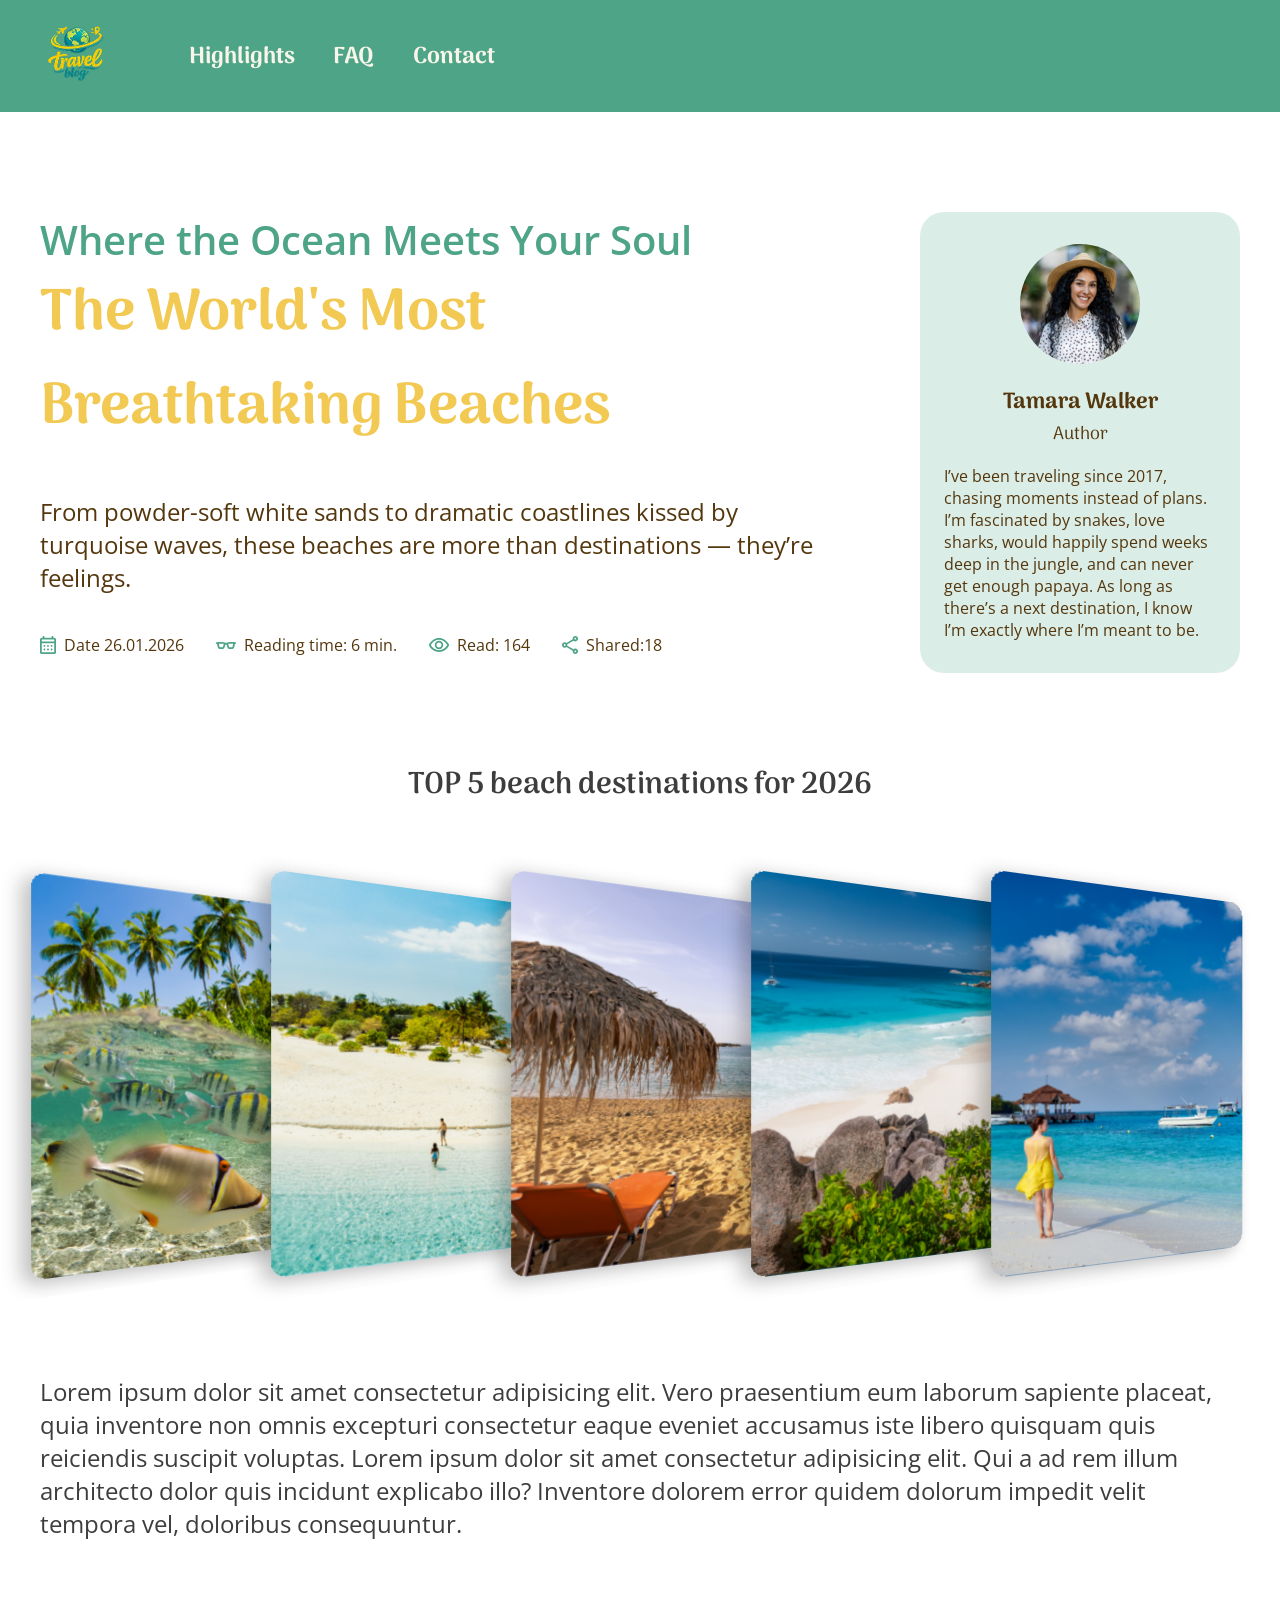
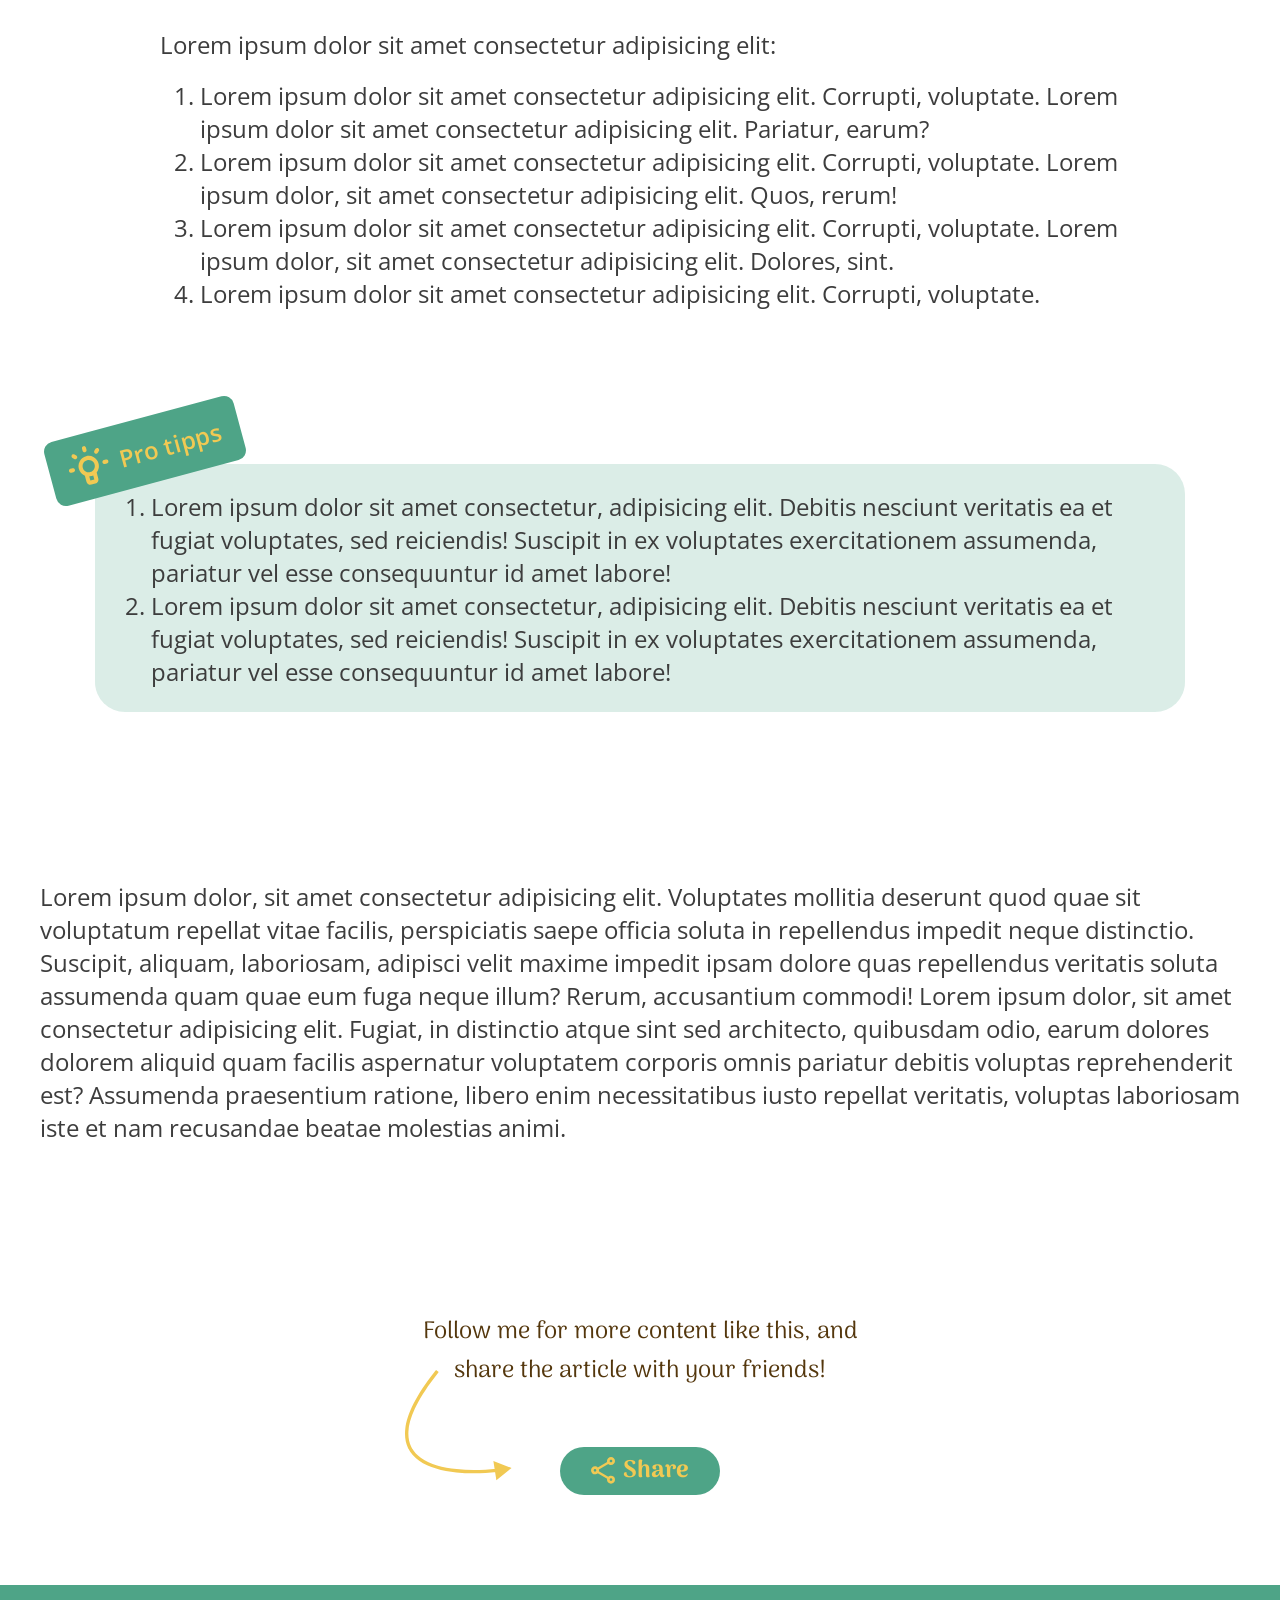
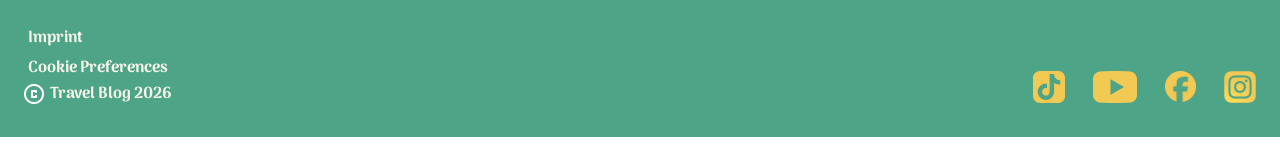
==== article-one.html @ 9e902efc "fix: carousel-wrapper flex direction changed from column to column-reverse" ====
<!DOCTYPE html>
<html lang="de">

<head>
    <meta charset="UTF-8">
    <meta name="viewport" content="width=device-width, initial-scale=1.0">

    <title>Travel Blog</title>
    <link rel="icon" type="image/png" href="./assets/icons/icon-travelBlog.png">

    <link rel="stylesheet" href="./css/global.css">
    <link rel="stylesheet" href="./css/fonts.css">
    <link rel="stylesheet" href="./css/main.css">
    <link rel="stylesheet" href="./css/main-respo.css">
    <link rel="stylesheet" href="./css/article-one.css">
    <link rel="stylesheet" href="./css/article-one-respo.css">
</head>

<body>
    <header>
        <nav class="navigator-bar">
            <div class="blog-logo">
                <a href="#"><img src="./assets/img/logo-travelBlog.png" alt="Travel Blog Logo"></a>
            </div>

            <ul class="nav-links">
                <li><a href="#highlights">Highlights</a></li>
                <li><a href="#faq">FAQ</a></li>
                <li><a href="#contact">Contact</a></li>
            </ul>
        </nav>
    </header>

    <main>
        <section class="section-01">
            <div class="section-01-wrapper">
                <div class="section-01-left">
                    <div class="section-01-left-headline">
                        <p class="sub-headline">Where the Ocean Meets Your Soul</p>
                        <h1>The World's Most Breathtaking Beaches</h1>
                    </div>
                    <p>From powder-soft white sands to dramatic coastlines kissed by turquoise waves, these beaches are
                        more
                        than destinations — they’re feelings.</p>
                    <div class="article-meta">
                        <div class="meta-item">
                            <img src="./assets/icons/icon-calendarMonth.svg" alt="icon-calendarMonth">
                            <p>Date 26.01.2026</p>
                        </div>
                        <div class="meta-item">
                            <img src="./assets/icons/icon-eyeglasses.svg" alt="icon-eyeglasses">
                            <p>Reading time: 6 min.</p>
                        </div>
                        <div class="meta-item">
                            <img src="./assets/icons/icon-visibility.svg" alt="icon-visibility">
                            <p>Read: 164</p>
                        </div>
                        <div class="meta-item">
                            <img src="./assets/icons/icon-share.svg" alt="icon-share">
                            <p> Shared:18</p>
                        </div>
                    </div>
                </div>

                <div class="section-01-right">
                    <div>
                        <img src="./assets/img/img-photo of the author.svg" alt="Photo of the author">
                    </div>
                    <div class="author-info">
                        <div>
                            <h3>Tamara Walker</h3>
                            <h4>Author</h4>
                        </div>
                        <p>I’ve been traveling since 2017, chasing moments instead of plans.
                            I’m fascinated by snakes, love sharks, would happily spend weeks deep in the jungle, and can
                            never get enough papaya. As long as there’s a next destination, I know I’m exactly where I’m
                            meant to be.
                        </p>
                    </div>
                </div>
            </div>
        </section>

        <section class="section-02">
            <p>TOP 5 beach destinations for 2026</p>


            <div class="carousel-wrapper">

                <div class="radio-container">
                    <input type="radio" name="slider" value="one element-one" checked>
                    <input type="radio" name="slider" value="two">
                    <input type="radio" name="slider" value="three">
                    <input type="radio" name="slider" value="four">
                    <input type="radio" name="slider" value="five">
                </div>

                <div class="carousel">
                    <div class="carousel-card">
                        <img src="./assets/img/img-carousel-card-01.svg"
                            alt="Underwater view of a tropical coast with colorful fish in clear water and palm trees in the background">
                    </div>
                    <div class="carousel-card">
                        <img src="./assets/img/img-carousel-card-02.svg"
                            alt="White sandy beach and shallow turquoise water with two people walking and green trees in the background">
                    </div>
                    <div class="carousel-card">
                        <img src="./assets/img/img-carousel-card-03.svg"
                            alt="An orange sun lounger under a thatched straw umbrella on a sandy beach">
                    </div>
                    <div class="carousel-card">
                        <img src="./assets/img/img-carousel-card-04.svg"
                            alt="Tropical beach with large granite boulders, lush greenery, and a boat in the turquoise sea under a blue sky">
                    </div>
                    <div class="carousel-card">
                        <img src="./assets/img/img-carousel-card-05.svg"
                            alt="A person in a yellow dress on a white sandy beach looking out at the turquoise sea with boats and a small wooden gazebo">
                    </div>
                </div>

            </div>
        </section>

        <p>
            Lorem ipsum dolor sit amet consectetur adipisicing elit. Vero praesentium eum laborum sapiente placeat, quia
            inventore non omnis excepturi consectetur eaque eveniet accusamus iste libero quisquam quis reiciendis
            suscipit voluptas. Lorem ipsum dolor sit amet consectetur adipisicing elit. Qui a ad rem illum architecto
            dolor quis incidunt explicabo illo? Inventore dolorem error quidem dolorum impedit velit tempora vel,
            doloribus consequuntur.
        </p>

        <div class="list">
            <p>Lorem ipsum dolor sit amet consectetur adipisicing elit:</p>
            <br>
            <ol>
                <li>
                    Lorem ipsum dolor sit amet consectetur adipisicing elit. Corrupti, voluptate. Lorem ipsum dolor sit
                    amet consectetur adipisicing elit. Pariatur, earum?
                </li>
                <li>
                    Lorem ipsum dolor sit amet consectetur adipisicing elit. Corrupti, voluptate. Lorem ipsum dolor, sit
                    amet consectetur adipisicing elit. Quos, rerum!
                </li>
                <li>
                    Lorem ipsum dolor sit amet consectetur adipisicing elit. Corrupti, voluptate. Lorem ipsum dolor, sit
                    amet consectetur adipisicing elit. Dolores, sint.
                </li>
                <li>Lorem ipsum dolor sit amet consectetur adipisicing elit. Corrupti, voluptate.</li>
            </ol>
        </div>

        <div class="section-03">
            <div class="pro-tipps">
                <img src="./assets/icons/icon-pro-tipps.svg" alt="A yellow lightbulb icon representing Pro tips">
                <p>Pro tipps</p>
            </div>
            <div class="text">
                <ol>
                    <li>
                        Lorem ipsum dolor sit amet consectetur, adipisicing elit. Debitis nesciunt veritatis ea et
                        fugiat voluptates, sed reiciendis! Suscipit in ex voluptates exercitationem assumenda, pariatur
                        vel esse consequuntur id amet labore!
                    </li>
                    <li>
                        Lorem ipsum dolor sit amet consectetur, adipisicing elit. Debitis nesciunt veritatis ea et
                        fugiat voluptates, sed reiciendis! Suscipit in ex voluptates exercitationem assumenda, pariatur
                        vel esse consequuntur id amet labore!
                    </li>
                </ol>
            </div>
        </div>

        <p>
            Lorem ipsum dolor, sit amet consectetur adipisicing elit. Voluptates mollitia deserunt quod quae sit
            voluptatum repellat vitae facilis, perspiciatis saepe officia soluta in repellendus impedit neque
            distinctio. Suscipit, aliquam, laboriosam, adipisci velit maxime impedit ipsam dolore quas repellendus
            veritatis soluta assumenda quam quae eum fuga neque illum? Rerum, accusantium commodi! Lorem ipsum dolor,
            sit amet consectetur adipisicing elit. Fugiat, in distinctio atque sint sed architecto, quibusdam odio,
            earum dolores dolorem aliquid quam facilis aspernatur voluptatem corporis omnis pariatur debitis voluptas
            reprehenderit est? Assumenda praesentium ratione, libero enim necessitatibus iusto repellat veritatis,
            voluptas laboriosam iste et nam recusandae beatae molestias animi.
        </p>

        <section class="section-04">
            <div class="share-text">
                <h3>Follow me for more content like this, and
                    <br>share the article with your friends!
                </h3>
            </div>

            <div class="arrow-button-wrapper">
                <div class="yellow-arrows">
                    <img class="arrow-icon" src="./assets/img/logo-vector12.svg" alt="yellow right icon">
                    <img class="arrow-icon-respon" src="./assets/icons/icon-vector-12.png" alt="yellow right icon xs">
                </div>

                <input type="checkbox" id="share-toggle" class="share-toggle">

                <label for="share-toggle" class="share-btn-wrapper">
                    <img class="share-btn-icon" src="./assets/icons/icon-share-yellow.svg" alt="yellow share icon">
                    <span>Share</span>
                </label>

                <div class="share-branch">
                    <img src="./assets/icons/icon-share.svg" alt="" class="green-share-icon">

                    <ul class="share-links">
                        <li><a href="https://de.linkedin.com/" target="_blank">LinkedIn</a>
                        </li>
                        <li><a href="https://www.whatsapp.com/?lang=de" target="_blank">WhatsApp</a></li>
                    </ul>
                </div>
            </div>
        </section>
    </main>

    <footer>
        <div class="footer-container">
            <div class="footer-left">
                <div class="footer-left-copyright">
                    <img src="./assets/icons/icon-copyright.png" alt="Copyright Symbol">
                    <p>Travel Blog 2026</p>
                </div>
                <div class="footer-left-links">
                    <a href="#">Imprint</a>
                    <a href="#">Cookie Preferences</a>
                </div>
            </div>
            <div class="footer-right">
                <a href="https://www.tiktok.com" target="_blank"><img class="footer-social-logos"
                        src="./assets/icons/icon-tiktok.png" alt="TikTok Icon"></a>

                <a href="https://www.youtube.com" target="_blank"><img class="footer-social-logos"
                        src="./assets/icons/icon-youtube.png" alt="Youtube Icon"></a>

                <a href="https://www.facebook.com" target="_blank"><img class="footer-social-logos"
                        src="./assets/icons/icon-facebook.png" alt="Facebook Icon"></a>

                <a href="https://www.instagram.com" target="_blank"><img class="footer-social-logos"
                        src="./assets/icons/icon-Instagram.png" alt="Instagram Icon"></a>
            </div>
        </div>
    </footer>

    <nav class="bottom-nav" aria-label="main navigationbar">

        <div class="bottom-nav-icons">
            <a href="index.html" target="_blank"><img src="./assets/icons/icon-menubar-home.svg" alt="Home Icon"></a>

            <a href="#highlights" target="_blank"><img src="./assets/icons/icon-menubar-rocket.svg"
                    alt="Highlight Icon"></a>

            <a href="#faq" target="_blank"><img src="./assets/icons/icon-menubar-question.svg" alt="FAQ Icon"></a>

            <a href="#contact" target="_blank"><img src="./assets/icons/icon-menubar-contact.svg"
                    alt="Contact Icon"></a>
        </div>

    </nav>
</body>

</html>
---- css/global.css ----
* {
  margin: 0;
  padding: 0;
  box-sizing: border-box;
}

html {
  scroll-behavior: smooth;
}

a {
    text-decoration: none;
}

body {
  --sb-track-color: #419176;
  --sb-thumb-color: #f1ca55;
  --sb-size: 14px;
}

body::-webkit-scrollbar {
  width: var(--sb-size)
}

body::-webkit-scrollbar-track {
  background: var(--sb-track-color);
  border-radius: 3px;
}

body::-webkit-scrollbar-thumb {
  background: var(--sb-thumb-color);
  border-radius: 3px;
  
}

@supports not selector(::-webkit-scrollbar) {
  body {
    scrollbar-color: var(--sb-thumb-color)
                     var(--sb-track-color);
  }
}
---- css/fonts.css ----
@font-face {
    font-display: swap;
    font-family: "Arima";
    font-style: normal;
    font-weight: 100 900;
    src: url('../assets/fonts/Arima/Arima-VariableFont_wght.ttf') format('truetype');
}

@font-face {
  font-display: swap;
  font-family: "Open Sans";
  font-style: normal;
  font-weight: 100 900;
  src: url('../assets/fonts/Open_Sans/OpenSans-VariableFont_wdth,wght.ttf') format('truetype');
}
---- css/main.css ----
header {
    background-color: rgba(78, 164, 135, 1);
    max-height: 128px;
}

.navigator-bar {
    display: flex;
    align-items: center;
    gap: Clamp(20px, 6vw, 100px);
    max-width: 1440px;
    margin: 0 auto;
    padding: 20px 40px;
}

.blog-logo {
    height: 72px;
    width: 72px;
    display: flex;
    align-items: center;
    justify-content: center;
}

.blog-logo img {
    width: 100%;
    height: 100%;
    object-fit: contain;
}

.nav-links {
    display: flex;
    list-style: none;
    gap: Clamp(16px, 3vw, 40px);
}

.nav-links a {
    font-family: 'Arima', sans-serif;
    font-size: Clamp(1.1rem, 1.8vw, 1.5rem);
    font-weight: 700;
    color: rgba(248, 245, 235, 1);
    transition: text-underline-offset 0.2s ease;
}

.nav-links a:hover {
    color: rgba(248, 245, 235, 1);
    text-decoration: underline solid 1px rgba(248, 245, 235, 1);
    text-underline-offset: 6px;
}

main {
    min-height: 100vh;
}

.hero-content-wrapper {
    position: relative;
    max-width: 1440px;
    height: 547px;
    overflow: hidden;
    margin: 0 auto;
}

.hero-image {
    position: relative;
    width: 100%;
    max-width: 1440px;
    height: 515px;
    background-image: url("../assets/img/img-hero.jpg");
    background-size: cover;
    background-position: center;
    display: flex;
}

.hero-shape {
    position: absolute;
    top: 0;
    left: 0;
    height: 100%;
}

.shape-1 {
    width: 100%;
    height: 515px;
    z-index: 4;
    animation:
        slideOutLeft1 0.25s cubic-bezier(0.7, 0, 0.84, 1) 0.25s forwards;
}

@keyframes slideOutLeft1 {
    0% {
        opacity: 1;
    }

    100% {

        opacity: 0;
    }
}

.shape-2 {
    width: 100%;
    height: auto;
    z-index: 3;
    opacity: 0;
    animation:
        fadeAndSlideShape2 1.0s cubic-bezier(0.65, 0, 0.35, 1) 0.0s both;
}

@keyframes fadeAndSlideShape2 {
    0% {
        opacity: 0;
        transform: translateX(0);
    }

    15% {
        opacity: 1;
    }

    75% {
        opacity: 1;
    }

    100% {
        opacity: 0;
        transform: translateX(-40%);
    }
}

.shape-3 {
    width: 44.93%;
    max-width: 647px;
    height: auto;
    z-index: 2;
    opacity: 0;
    animation: fadeInShape3 0.8s ease-out 1.8s both;
}

@keyframes fadeInShape3 {
    0% {
        opacity: 0;
        transform: translateY(-30px);
    }

    100% {
        opacity: 1;
        transform: translateY(0);
    }
}

.hero-content {
    position: absolute;
    z-index: 5;
    display: flex;
    flex-direction: column;
    gap: 32px;
    max-width: 345px;
    top: 143px;
    left: 50%;
    transform: translateX(-50%);
    opacity: 0;

    animation:
        fadeInContent 0.6s ease-out 0.2s forwards,
        moveContentLeft 1.0s cubic-bezier(0.65, 0, 0.35, 1) 1.7s forwards;
}

@keyframes fadeInContent {
    0% {
        opacity: 0;
        transform: translate(-50%, 40px);
    }

    100% {
        opacity: 1;
        transform: translate(-50%, 0);
    }
}

@keyframes moveContentLeft {
    0% {
        left: 50%;
        transform: translateX(-50%);
    }

    100% {
        left: 90px;
        transform: translateX(0);
    }
}

.hero-content>h1 {
    font-family: 'Arima', serif;
    font-size: 60px;
    font-weight: 700;
    color: rgba(84, 55, 13, 1);
    margin: 0;
}

.hero-content>p {
    font-family: 'Open Sans', sans-serif;
    font-size: 28px;
    font-weight: 400;
    color: rgba(84, 55, 13, 1);
    margin: 0;
}

.hero-badge {
    position: absolute;
    z-index: 6;
    width: 160px;
    height: auto;
    top: 55.15%;
    left: 30.83%;
    opacity: 0;

    animation:
        popBadgeUp 0.6s cubic-bezier(0.25, 1, 0.5, 1) 2.3s forwards,
        rotateBadge 12s linear 2.9s infinite;
}

@keyframes popBadgeUp {
    0% {
        opacity: 0;
        transform: translateY(80px);
    }

    100% {
        opacity: 1;
        transform: translateY(0);
    }
}

@keyframes rotateBadge {
    from {
        transform: rotate(0deg);
    }

    to {
        transform: rotate(360deg);
    }
}

.content-wrapper {
    max-width: 1200px;
    margin: Clamp(40px, 8vw, 88px) auto Clamp(60px, 10vw, 126px);
    display: flex;
    flex-direction: column;
    justify-content: center;
    align-items: center;
    gap: Clamp(48px, 8vw, 120px);
}

.highlights {
    width: 100%;
    display: flex;
    flex-direction: column;
    align-items: center;
    gap: Clamp(40px, 6vw, 88px);
    padding: 0 20px;
    margin: 0 auto;
}

.headline-text {
    max-width: 979px;
    display: flex;
    flex-direction: column;
    gap: 24px;
    text-align: center;
}

.headline {
    display: flex;
    align-items: center;
    justify-content: center;
    gap: 8px;
}

.headline>img {
    width: Clamp(32px, 4vw, 48px);
    height: Clamp(32px, 4vw, 48px);
}

.headline>h1 {
    font-family: "Arima", serif;
    font-weight: 700;
    font-size: Clamp(32px, 5vw, 52px);
    color: rgba(78, 164, 135, 1);
}

.headline-text>p {
    font-family: "Open Sans", sans-serif;
    font-weight: 500;
    font-size: Clamp(16px, 2.5vw, 24px);
    color: rgba(84, 55, 13, 1);
}

.highlight-slider {
    min-height: Clamp(360px, 45vh, 533px);
    width: 100%;
    position: relative;
    display: flex;
    justify-content: center;
    align-items: flex-end;
    padding-bottom: 44px;
    gap: 22px;
    overflow: hidden;
    border-top-right-radius: Clamp(40px, 8vw, 100px);
    cursor: pointer;
}

.highlight-slider input {
    appearance: none;
    z-index: 20;
    width: 28px;
    height: 28px;
    background-color: #ffffff;
    border-radius: 50%;
    cursor: pointer;
    border: none;
    outline: none;
    transition: all 0.3s ease;
}

.highlight-slider input:checked {
    width: 40px;
    background-color: rgba(241, 201, 83, 1);
    border-radius: 14px;
}

.highlight-slider-wrapper {
    width: 100%;
    height: 100%;
    position: absolute;
    top: 0;
    left: 0;
}

.highlight-slider-element {
    width: 100%;
    height: 100%;
    position: absolute;
    top: 0;
    left: 0;
    opacity: 0;
    transition: opacity 0.6s ease-in-out;
    pointer-events: none;
}

.slider-img {
    width: 100%;
    height: 100%;
}

.slider-img>a {
    display: block;
    width: 100%;
    height: 100%;
    pointer-events: none;
}


.slider-img img {
    width: 100%;
    height: 100%;
    object-fit: cover;
}

.slider-text {
    max-width: 881px;
    backdrop-filter: blur(16px);
    position: absolute;
    top: Clamp(20px, 4vw, 54px);
    left: Clamp(16px, 3vw, 38px);
    right: Clamp(16px, 3vw, 38px);
    display: flex;
    flex-direction: column;
    gap: 8px;
    padding: Clamp(12px, 2vw, 16px) Clamp(16px, 2.5vw, 24px);
    box-shadow: 0px 0px 1px rgba(255, 255, 255, 0.08),
        1px 2px 4px rgba(255, 255, 255, 0.08),
        3px 4px 9px rgba(255, 255, 255, 0.08),
        6px 8px 15px rgba(255, 255, 255, 0.08),
        9px 12px 24px rgba(255, 255, 255, 0.08);
    pointer-events: none;
}

.slider-text>h3 {
    color: rgba(255, 255, 255, 1);
    font-family: "Open Sans", sans-serif;
    font-weight: 600;
    font-size: Clamp(24px, 4vw, 44px);
}

.slider-text>p {
    color: rgba(255, 255, 255, 1);
    font-family: "Open Sans", sans-serif;
    font-weight: 400;
    font-size: Clamp(15px, 2vw, 24px);
}

.highlight-slider input[value="one"]:checked~.highlight-slider-wrapper .element-one,
.highlight-slider input[value="two"]:checked~.highlight-slider-wrapper .element-two,
.highlight-slider input[value="three"]:checked~.highlight-slider-wrapper .element-three,
.highlight-slider input[value="four"]:checked~.highlight-slider-wrapper .element-four {
    opacity: 1;
    pointer-events: auto;
}

.highlight-slider input[value="one"]:checked~.highlight-slider-wrapper .element-one .slider-img>a,
.highlight-slider input[value="two"]:checked~.highlight-slider-wrapper .element-two .slider-img>a,
.highlight-slider input[value="three"]:checked~.highlight-slider-wrapper .element-three .slider-img>a,
.highlight-slider input[value="four"]:checked~.highlight-slider-wrapper .element-four .slider-img>a {
    pointer-events: auto;
}

.FAQ {
    width: 100%;
    display: flex;
    flex-direction: column;
    align-items: center;
    gap: 48px;
    margin: 0 auto;
    padding: 0 20px;
}

.faq-headline {
    display: flex;
    align-items: center;
    justify-content: center;
    gap: 8px;
}

.faq-headline>img {
    width: Clamp(32px, 4vw, 48px);
    height: Clamp(32px, 4vw, 48px);
}

.faq-headline>h1 {
    font-family: "Arima", serif;
    font-weight: 700;
    font-size: Clamp(32px, 5vw, 52px);
    color: rgba(78, 164, 135, 1);
}

.faq-wrapper {
    width: 100%;
    max-width: 1200px;
    display: flex;
    flex-direction: column;
    gap: 32px;
}

details {
    min-height: 61px;
    max-height: 78px;
    border-radius: 12px;
    background-color: rgba(241, 201, 83, 1);
    display: flex;
    flex-direction: column;
    justify-content: center;
    padding: 16px 14px;
    overflow: hidden;
    transition: max-height 1.3s ease, padding 0.8s ease;
}

details[open] {
    max-height: 420px;
}

summary {
    font-family: "Open Sans", sans-serif;
    font-weight: 600;
    font-size: Clamp(18px, 2.5vw, 24px);
    color: rgba(84, 55, 13, 1);
    display: flex;
    justify-content: space-between;
    align-items: center;
    list-style: none;
    pointer-events: none;
}

summary::after {
    content: "";
    display: inline-block;
    width: 12px;
    height: 12px;
    border-right: 3px solid rgba(84, 55, 13, 1);
    border-bottom: 3px solid rgba(84, 55, 13, 1);
    transform: rotate(45deg);
    transition: transform 0.5s ease;
    cursor: pointer;
    margin-left: 16px;
    pointer-events: auto;
}

details[open] summary::after {
    transform: rotate(-135deg);
}

details>p {
    font-family: "Open Sans", sans-serif;
    font-weight: 500;
    font-size: Clamp(14px, 1.8vw, 16px);
    background-color: rgba(255, 255, 255, 1);
    margin: 0;
    padding: 0 12px;
    border-radius: 5px;
    max-height: 0;
    overflow: hidden;
    opacity: 0;
    transform: translateY(18px);
    transition: max-height 1.3s ease, opacity 0.9s ease, transform 1s ease, padding 0.8s ease, margin 0.8s ease;
}

details[open]>p {
    margin-top: 8px;
    padding: 8px 12px;
    max-height: 240px;
    opacity: 1;
    transform: translateY(0);
}

.Contact-form {
    width: 100%;
    max-width: 1100px;
    padding: 0 20px;
    margin: 0 auto;
    font-family: 'Open Sans', sans-serif;
    color: #3d352e;
}

.contact-header {
    text-align: center;
    margin-bottom: Clamp(24px, 5vw, 48px);
}

.contact-title-wrapper {
    display: flex;
    align-items: center;
    justify-content: center;
    gap: 12px;
    margin-bottom: 16px;
}

.contact-icon {
    width: 28px;
    height: 28px;
}

.contact-title-wrapper h2 {
    font-family: 'Arima', serif;
    font-size: Clamp(32px, 5vw, 52px);
    color: rgba(78, 164, 135, 1);
    margin: 0;
    font-weight: 600;
}

.contact-title-wrapper>img {
    width: Clamp(32px, 4vw, 48px);
    height: Clamp(32px, 4vw, 48px);
}

.contact-subtitle {
    font-size: Clamp(16px, 2.5vw, 24px);
    line-height: 1.5;
    color: #3d352e;
    margin: 0;
}

.form-container {
    display: flex;
    flex-direction: column;
}

.form-row {
    display: flex;
    flex-wrap: wrap;
    gap: Clamp(16px, 3vw, 40px);
}

.input-group {
    display: flex;
    flex-direction: column;
    flex: auto;
    margin-bottom: Clamp(20px, 4vw, 40px);
}

.input-group label {
    font-size: Clamp(16px, 2vw, 24px);
    font-weight: 400;
    margin-bottom: 12px;
    color: rgba(84, 55, 13, 1);
}

.input-group input,
.input-group textarea {
    border: none;
    border-bottom: 1px solid rgba(84, 55, 13, 1);
    background: transparent;
    padding: 8px 0;
    font-family: inherit;
    font-size: Clamp(16px, 2vw, 24px);
    color: #3d352e;
    outline: none;
    resize: none;
}

.input-group input:focus,
.input-group textarea:focus {
    border-bottom-color: rgba(78, 164, 135, 1);
}

.checkbox-group {
    display: flex;
    align-items: center;
    justify-content: center;
    gap: 8px;
    margin-bottom: 36px;
    font-size: Clamp(13px, 1.5vw, 15px);
}

.checkbox-group input[type="checkbox"] {
    accent-color: rgba(78, 164, 135, 1);
    cursor: pointer;
    width: 18px;
    height: auto;
}

.checkbox-group a {
    color: rgba(78, 164, 135, 1);
    text-decoration: underline;
}

.button-wrapper {
    display: flex;
    justify-content: center;
}

.button-wrapper button {
    background: #ffffff;
    border: 1px solid rgba(48, 48, 48, 0.5);
    border-radius: 50px;
    padding: 10px Clamp(24px, 4vw, 44px);
    font-family: 'Arima', cursive, serif;
    font-size: Clamp(18px, 2vw, 24px);
    letter-spacing: 0.05em;
    color: rgba(115, 115, 115, 1);
    cursor: pointer;
    transition: all 0.2s ease;
}

.button-wrapper button:hover {
    border-color: rgba(78, 164, 135, 1);
    color: rgba(78, 164, 135, 1);
}

footer {
    background-color: rgba(78, 164, 135, 1);
    max-height: 152px;
}

.footer-container {
    display: flex;
    justify-content: space-between;
    align-items: center;
    gap: Clamp(20px, 5vw, 100px);
    max-width: 1440px;
    margin: 0 auto;
    padding: 20px 40px;
}

.footer-left {
    display: flex;
    align-items: center;
    gap: Clamp(20px, 5vw, 100px);
}

.footer-left-copyright {
    display: flex;
    align-items: center;
    gap: 6px;
}

.footer-left-copyright p {
    font-family: 'Arima', sans-serif;
    font-size: 1.1rem;
    font-weight: 700;
    color: rgba(248, 245, 235, 1);
}

.footer-left-links {
    display: flex;
    gap: Clamp(20px, 4vw, 60px);
}

.footer-left-links a {
    font-family: 'Arima', sans-serif;
    font-size: 1.1rem;
    font-weight: 700;
    color: rgba(248, 245, 235, 1);
    transition: text-underline-offset 0.2s ease;
}

.footer-left-links a:hover {
    color: rgba(248, 245, 235, 1);
    text-decoration: underline solid 1px rgba(248, 245, 235, 1);
    text-underline-offset: 6px;
}

.footer-right {
    display: flex;
    gap: 20px;
}

.footer-social-logos {
    transition: filter 0.3s ease;
    width: auto;
    height: 32px;
}

.footer-social-logos:hover {
    filter: drop-shadow(0px 2px 4px rgba(0, 0, 0, 0.8));
}

.bottom-nav {
    background-color: rgba(241, 201, 83, 1);
    height: 88px;
    display: none;
    justify-content: center;
    align-items: center;
}

.bottom-nav-icons {
    display: flex;
    justify-content: center;
    gap: 48px;
    width: 31px;
    height: auto;
}
---- css/main-respo.css ----
@media screen and (min-width: 320px) {
    header {
        position: sticky;
        max-height: 70px;
    }

    .blog-logo img {
        width: 56px;
        height: auto;
    }

    .navigator-bar {
        justify-content: center;
        padding: 5px 16px;
    }

    .nav-links {
        display: none;
    }

    .contact-subtitle {
        display: none;
    }

    .checkbox-group {
        display: block;
    }

    .button-wrapper button {
        font-weight: 600;
        letter-spacing: 0.1em;
    }

    .footer-container {
        display: flex;
        align-items: flex-end;
        min-height: 134px;
        padding: 24px 15px 24px;
    }

    .footer-left {
        display: flex;
        flex-direction: column-reverse;
        gap: 0px;
    }

    .footer-left-copyright p,
    .footer-left-links a {
        font-size: Clamp(0.85rem, 2.5vw, 1.0rem);
    }

    .footer-left-links {
        display: flex;
        flex-direction: column;
        gap: 4px;
    }

    .footer-right {
        display: flex;
        align-items: center;
        gap: Clamp(8px, 2vw, 16px);
    }

    .footer-social-logos {
        width: auto;
        height: Clamp(20px, 5vw, 24px);
    }

    .bottom-nav {
        position: sticky;
        bottom: 0;
        display: flex;
    }
}

@media screen and (min-width: 481px) {

    .footer-container {
        min-height: 120px;
        padding: Clamp(15px, 4vw, 40px) 24px;
    }

    .footer-right {
        gap: Clamp(16px, 3vw, 28px);
    }

    .footer-social-logos {
        height: 32px;
    }
}

@media screen and (min-width: 769px) {
    header {
        max-height: none;
    }

    .navigator-bar {
        padding: 20px 40px;
    }

    .bottom-nav {
        display: none;
    }

    .navigator-bar {
        justify-content: flex-start;
    }

    .nav-links {
        display: flex;
    }
}

@media screen and (min-width: 1440px) {
    .footer-container {
        justify-content: space-between;
        align-items: center;
        gap: 100px;
        max-width: 1440px;
        height: 120px;
        margin: 0 auto;
        padding: 0 40px;
    }

    .footer-left {
        flex-direction: row;
        align-items: center;
        gap: 100px;
    }

    .footer-left-copyright p,
    .footer-left-links a {
        font-size: 1.1rem;
        font-weight: 700;
    }

    .footer-left-links {
        flex-direction: row;
        gap: 60px;
    }

    .footer-right {
        gap: 20px;
    }

    .footer-social-logos {
        height: 32px;
    }
}

details > p {
    font-family: "Open Sans", sans-serif;
    font-weight: 500;
    font-size: Clamp(14px, 1.8vw, 16px);
    background-color: rgba(255, 255, 255, 1);
    margin: 0;
    padding: 0 12px;
    border-radius: 5px;
    max-height: 0;
    overflow: hidden;
    opacity: 0;
    transform: translateY(18px);
    transition: max-height 1.3s ease, opacity 0.9s ease, transform 1s ease, padding 0.8s ease, margin 0.8s ease;
}

details[open] > p {
    margin-top: 8px;
    padding: 8px 12px;
    max-height: 240px;
    opacity: 1;
    transform: translateY(0);
}
---- css/article-one.css ----
main {
    max-width: 1440px;
    margin: 0 auto;
    padding: 20px 40px;
    display: flex;
    flex-direction: column;
    gap: 88px;
}

.section-01 {
    max-width: 1440px;
    min-height: 120px;
    margin: 0 auto;
    padding-top: 80px;
}

.section-01-wrapper {
    display: flex;
    justify-content: space-between;
    gap: 40px;
}

.section-01-left {
    max-width: 65%;
    display: flex;
    flex-direction: column;
    gap: 40px;
}

.section-01-left-headline>p.sub-headline {
    font-family: "Open Sans";
    font-style: normal;
    font-weight: 600;
    font-size: Clamp(1.125rem, 3.5vw + 0.3rem, 2.5rem);

    color: rgba(78, 164, 135, 1);
}

.section-01-left-headline h1 {
    font-family: 'Arima';
    font-style: normal;
    font-weight: 700;
    font-size: Clamp(1.625rem, 3.3vw + 0.95rem, 4rem);

    color: rgba(241, 201, 83, 1);
}

.section-01-left p {
    font-family: "Open Sans";
    font-style: normal;
    font-weight: 400;
    font-size: Clamp(1rem, 1vw + 0.75rem, 1.5rem);

    color: rgba(84, 55, 13, 1);
}

.article-meta {
    display: flex;
    flex-wrap: wrap;
    gap: 32px
}

.meta-item {
    display: flex;
    align-items: center;
    gap: 8px;
}

.meta-item p {
    font-family: "Open Sans";
    font-style: normal;
    font-weight: 400;
    font-size: 16px;
}

.section-01-right {
    width: 320px;
    max-width: 100%;
    display: flex;
    flex-direction: column;
    align-items: center;
    background-color: rgba(78, 164, 135, 0.2);
    padding: 32px 24px;
    border-radius: 24px;
    gap: 16px;
}

.author-info {
    display: flex;
    flex-direction: column;
    gap: 16px;
}

.author-info h3,
h4 {
    text-align: center;
    color: rgba(84, 55, 13, 1);
}

.author-info h3 {
    font-family: "Arima";
    font-style: normal;
    font-weight: 700;
    font-size: Clamp(1.125rem, 0.5vw + 1rem, 1.375rem);
}

.author-info h4 {
    font-family: "Arima";
    font-style: normal;
    font-weight: 400;
    font-size: 18px;
}

.author-info p {
    font-family: "Open Sans";
    font-style: normal;
    font-weight: 400;
    font-size: 16px;

    color: rgba(84, 55, 13, 1);
}

.section-02 {
    max-width: 1440px;
    min-height: 120px;
    display: flex;
    flex-direction: column;
    justify-content: center;
    align-items: center;
    gap: 64px;
}

.section-02 p {
    font-family: "Arima";
    font-style: normal;
    font-weight: 600;
    font-size: clamp(20px, calc(15.78px + 1.13vw), 32px);
    text-align: center;
}

.carousel-wrapper {
    height: 100%;
    max-height: 440px;
    width: 100%;
    display: flex;
    flex-direction: column-reverse;
    align-items: center;
    gap: 34px;
}

.radio-container {
    display: none;
    justify-content: center;
    align-items: center;
    gap: 8px;
}

.radio-container>input {
    appearance: none;
    width: 22px;
    height: 22px;
    border-radius: 50%;
    background-color: rgba(78, 164, 135, 0.3);
    cursor: pointer;
    transition: all 0.3s ease;
}

.radio-container>input:checked {
    width: 40px;
    background-color: rgba(78, 164, 135, 1);
    border-radius: 50px;
}

.carousel {
    height: 100%;
    max-height: 440px;
    width: 100%;
    display: flex;
    justify-content: center;
    align-items: center;
}

.carousel-card img {
    max-width: 300px;
    width: 100%;
    max-height: 440px;
    height: 100%;
}

.carousel-card {
    z-index: 1;
    width: 300px;
    margin: 0 -25px;
    transform: perspective(250px) rotateY(10deg) translate(0);
    transform-origin: 50% 50%;
    transition: all 350ms ease-in-out;
}

.carousel-card:hover {
    z-index: 2;
    transform: perspective(250px) rotateY(0deg) translate(-50px) scaleX(1.2) scaleY(1.2);
}

.carousel-card:hover~.carousel-card {
    transform: perspective(350px) rotateY(-10deg) translate(60px);
}

.carousel-card:has(~ .carousel-card:hover) {
    transform: perspective(350px) rotateY(10deg) translate(-160px);
}

p,
li {
    font-family: "Open Sans";
    font-style: normal;
    font-weight: 400;
    font-size: Clamp(1rem, 1vw + 0.75rem, 1.5rem);
    color: rgba(61, 61, 61, 1);
}

.list {
    width: 100%;
    max-width: 1000px;
    margin: 0 auto;
    padding: 0 20px;
}

ol {
    padding-left: 40px;
}

.section-03 {
    width: 100%;
    max-width: 1130px;
    min-height: 260px;
    margin: 0 auto 80px auto;
    padding: 0 20px;
}

.pro-tipps {
    width: 196px;
    height: 66px;
    border-radius: 10px;
    position: relative;
    right: 48px;
    top: 20px;
    rotate: -15deg;
    display: flex;
    justify-content: center;
    align-items: center;
    gap: 12px;
    background-color: rgba(78, 164, 135, 1);
}

.pro-tipps>img {
    width: 40px;
    height: auto;
    rotate: 14deg;
}

.pro-tipps>p {
    font-family: "Open Sans";
    font-style: normal;
    font-weight: 600;
    font-size: 24px;
    color: rgba(241, 201, 83, 1);
}

.text {
    border-radius: 30px;
    padding: 26px 16px 24px 16px;
    background-color: rgba(78, 164, 135, 0.2);
}

.section-04 {
    margin: 80px 0;
}

.share-text>h3 {
    font-family: 'Arima', serif;
    font-size: clamp(1.125rem, 1vw + 0.8rem, 1.5rem);
    font-weight: 400;
    color: rgba(84, 55, 13, 1);
    text-align: center;
}

.arrow-button-wrapper {
    position: relative;
    display: grid;
    grid-template-columns: auto 160px auto;
    justify-content: center;
    align-items: flex-end;
    gap: 48px;
    padding-right: 108px;
    margin-top: -20px;
}

.arrow-icon {
    width: 107px;
    height: auto;
}

.arrow-icon-respon {
    display: none;
}

.share-toggle {
    display: none;
}

.arrow-button-wrapper>label {
    justify-self: center;
    display: flex;
    position: relative;
    top: 10px;
    justify-content: center;
    align-items: center;
    gap: 8px;
    background-color: rgba(78, 164, 135, 1);
    height: 48px;
    width: 160px;
    border-radius: 40px;
    color: rgba(241, 201, 83, 1);
    font-family: 'Arima';
    font-weight: 700;
    font-size: 24px;
    cursor: pointer;
    user-select: none;
    transition: transform 0.3s cubic-bezier(0.25, 0.8, 0.25, 1),
        background-color 0.3s, box-shadow 0.3s;
}

.arrow-button-wrapper>label:hover {
    transform: translateY(-3px) scale(1.03);
    background-color: rgba(65, 145, 118, 1);
    box-shadow: 0 8px 20px rgba(78, 164, 135, 0.4);
}

.share-toggle:checked~.share-btn-wrapper {
    transform: translateX(-62px) translateY(-3px) scale(1.03);
    width: 120px;
}

.share-toggle:checked~.share-btn-wrapper .share-btn-icon {
    display: none;
}

.share-branch {
    display: none;
    position: absolute;
    grid-column: 3;
    grid-row: 1;
    gap: 8px;
    align-items: center;
}

.share-branch>img {
    width: 12px;
    height: auto;
}

.share-links {
    padding-bottom: 8px;
}

.share-links li {
    list-style: none;
    line-height: 1.0;
}

.share-links a {
    font-family: 'Arima';
    font-size: 10px;
    font-weight: 400;
    color: rgba(65, 145, 118, 0.845);
    text-decoration: underline;
    text-decoration-color: rgba(65, 145, 118, 0.551);
    text-underline-offset: 1px;
}

.share-toggle:checked~.share-branch {
    display: flex;
    transform: translateX(-88px) translateY(4px) scale(2);
}
---- css/article-one-respo.css ----
@media screen and (max-width: 768px) {
    main {
        display: flex;
        flex-direction: column;
        padding: 0 15px;
        gap: 40px;
    }

    .section-01 {
        padding-top: 24px;
    }

    .section-01-wrapper {
        display: flex;
        flex-direction: column;
        align-items: center;
        gap: 0px;
    }

    .section-01-left {
        max-width: 100%;
        display: flex;
        flex-direction: column;
        gap: 0px;
    }

    .article-meta {
        flex-wrap: wrap;
        padding: 24px 0;
        gap: 16px;
    }

    .section-01-right {
        width: 100%;
    }

    .author-info p {
        text-align: center;
    }

    .section-02 {
        padding-top: 0px;
    }

    .radio-container {
        display: flex;
    }

    .section-03 {
        margin: 0px;
    }

    .pro-tipps {
        right: -15px;
        top: 0px;
    }

    .section-04 {
        margin: 40px 0 88px;
    }

    .arrow-icon {
        display: none;
    }

    .arrow-icon-respon {
        display: flex;
    }

    .arrow-button-wrapper {
        padding-right: 42px;
        margin-top: 10px;
    }

    .arrow-button-wrapper>label {
        display: flex;
        position: relative;
        top: 40px;
        margin: 0 auto;
    }

    .share-toggle:checked~.share-branch {
        display: flex;
        transform: translateX(-88px) translateY(33px) scale(2);
    }
}

@media screen and (min-width: 769px) and (max-width: 1279px) {
    .article-meta {
        flex-wrap: wrap;
        padding: 12px 0;
        gap: 16px;
    }
}
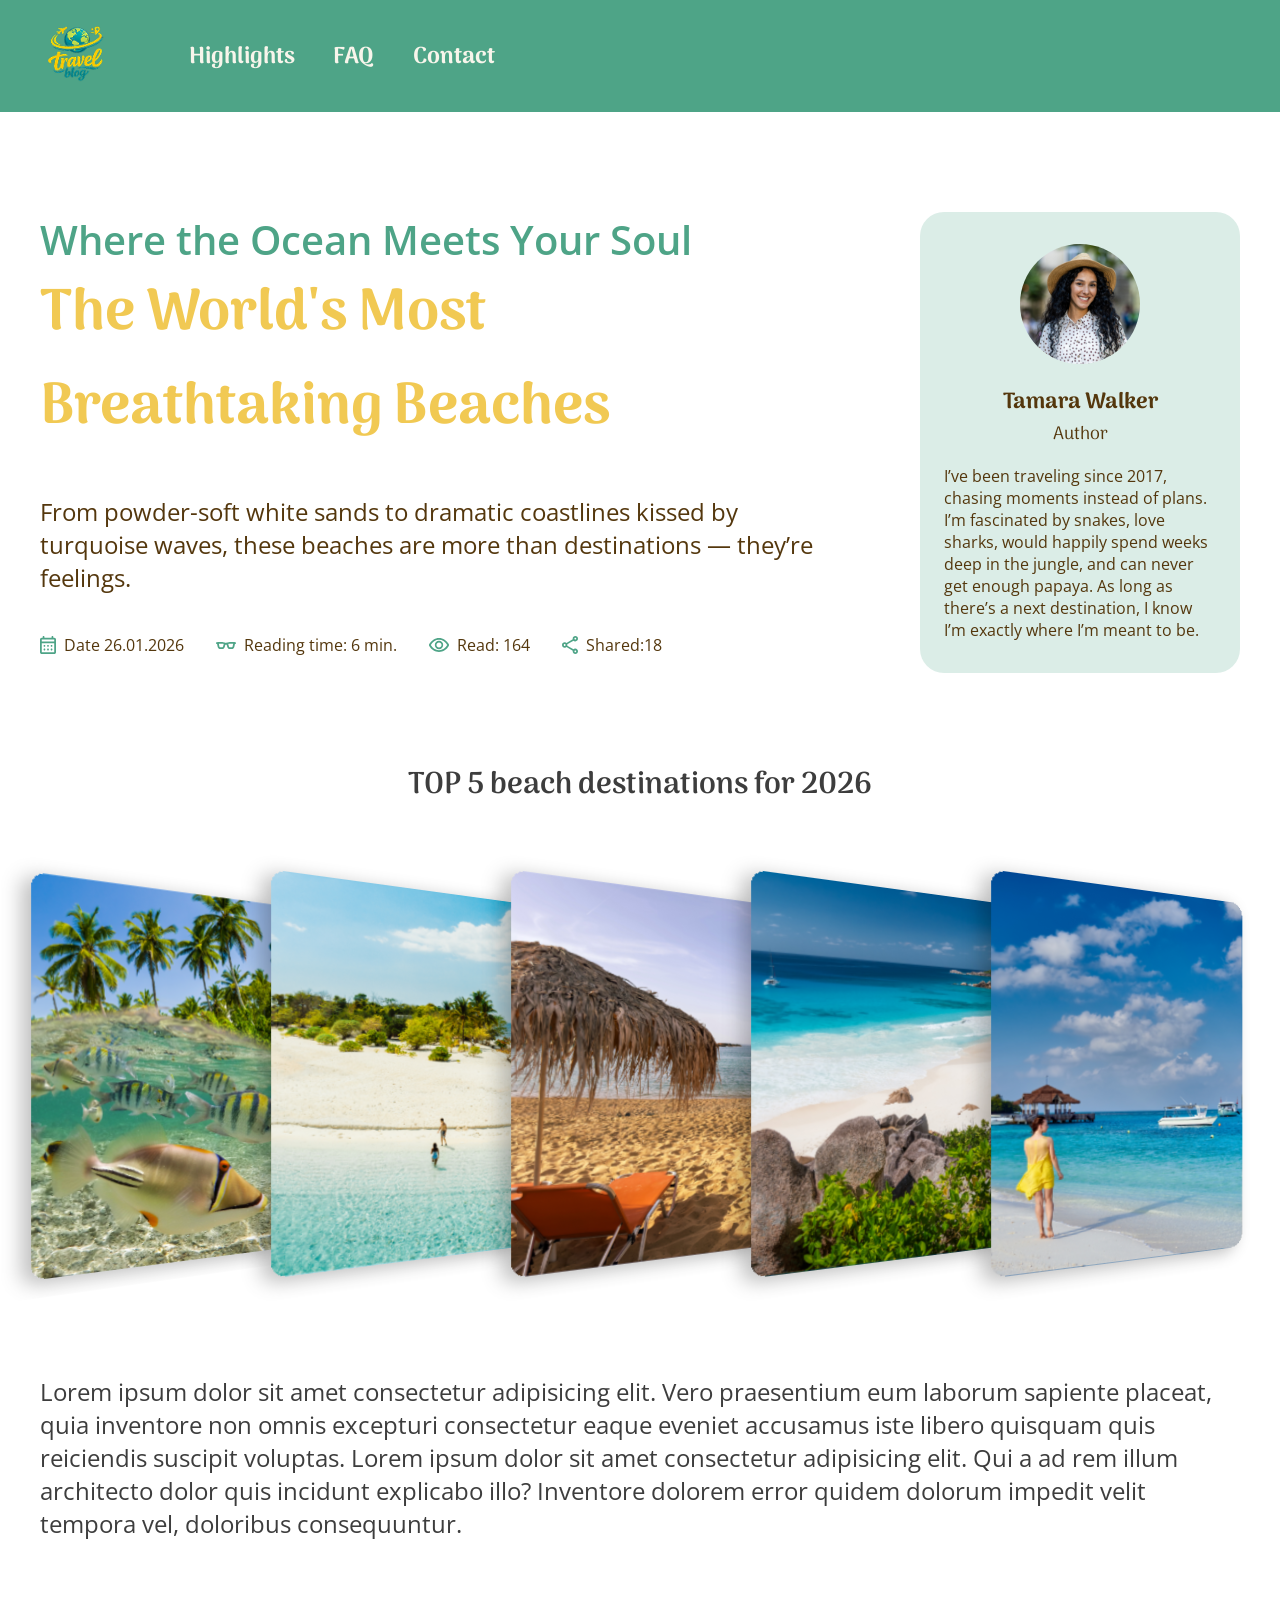
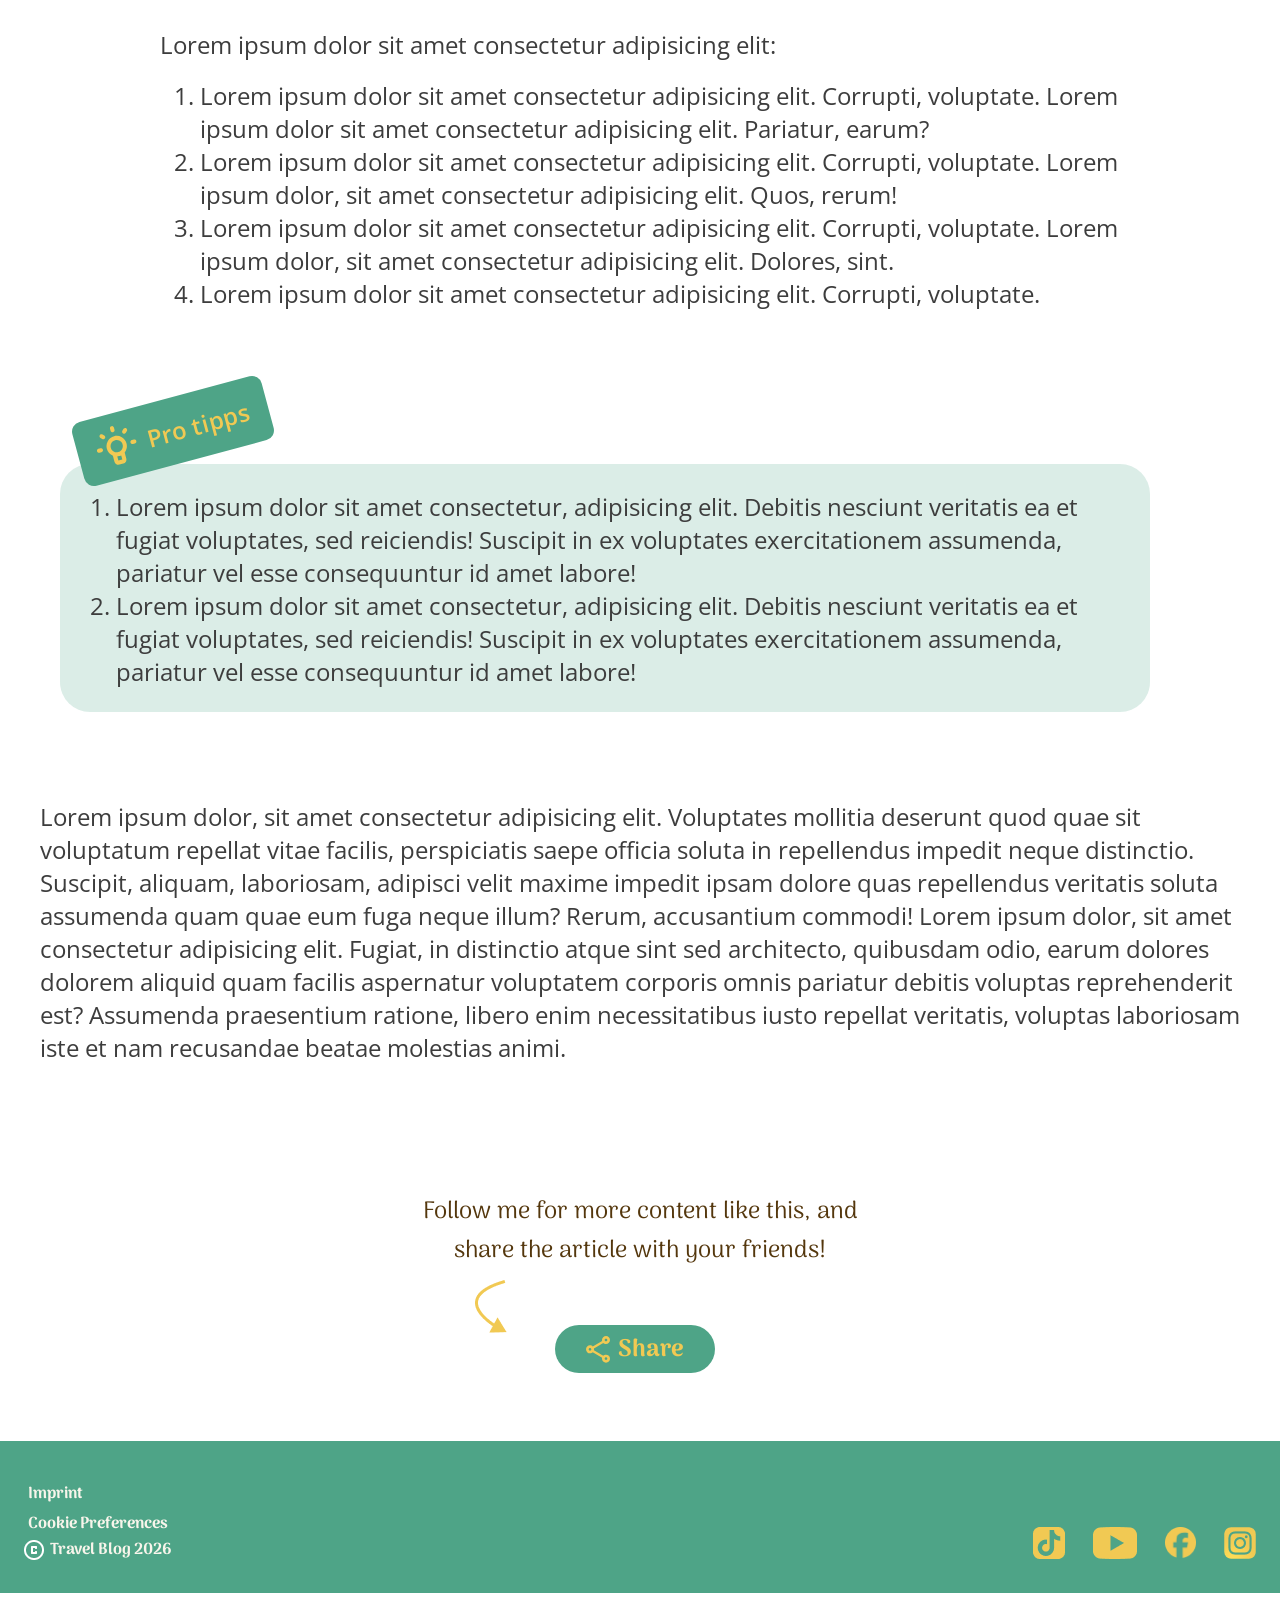
==== commit 6aa3c534: "feat: carousel responsivity completed" ====
--- a/article-one.html
+++ b/article-one.html
@@ -84,16 +84,12 @@
         <section class="section-02">
             <p>TOP 5 beach destinations for 2026</p>
 
-
             <div class="carousel-wrapper">
-
-                <div class="radio-container">
-                    <input type="radio" name="slider" value="one element-one" checked>
-                    <input type="radio" name="slider" value="two">
-                    <input type="radio" name="slider" value="three">
-                    <input type="radio" name="slider" value="four">
-                    <input type="radio" name="slider" value="five">
-                </div>
+                <input type="radio" id="slide1" name="slider" checked>
+                <input type="radio" id="slide2" name="slider">
+                <input type="radio" id="slide3" name="slider">
+                <input type="radio" id="slide4" name="slider">
+                <input type="radio" id="slide5" name="slider">
 
                 <div class="carousel">
                     <div class="carousel-card">
@@ -118,6 +114,13 @@
                     </div>
                 </div>
 
+                <div class="radio-container">
+                    <label for="slide1" class="radio-dot"></label>
+                    <label for="slide2" class="radio-dot"></label>
+                    <label for="slide3" class="radio-dot"></label>
+                    <label for="slide4" class="radio-dot"></label>
+                    <label for="slide5" class="radio-dot"></label>
+                </div>
             </div>
         </section>
 
--- a/css/article-one.css
+++ b/css/article-one.css
@@ -148,27 +148,12 @@
     gap: 34px;
 }
 
+.carousel-wrapper>input[type="radio"] {
+    display: none;
+}
+
 .radio-container {
     display: none;
-    justify-content: center;
-    align-items: center;
-    gap: 8px;
-}
-
-.radio-container>input {
-    appearance: none;
-    width: 22px;
-    height: 22px;
-    border-radius: 50%;
-    background-color: rgba(78, 164, 135, 0.3);
-    cursor: pointer;
-    transition: all 0.3s ease;
-}
-
-.radio-container>input:checked {
-    width: 40px;
-    background-color: rgba(78, 164, 135, 1);
-    border-radius: 50px;
 }
 
 .carousel {
--- a/css/article-one-respo.css
+++ b/css/article-one-respo.css
@@ -40,49 +40,188 @@
 
     .section-02 {
         padding-top: 0px;
-    }
-
-    .radio-container {
-        display: flex;
-    }
-
-    .section-03 {
-        margin: 0px;
-    }
-
-    .pro-tipps {
-        right: -15px;
-        top: 0px;
-    }
-
-    .section-04 {
-        margin: 40px 0 88px;
-    }
-
-    .arrow-icon {
+        width: 100%;
+            gap: 0px;
+    }
+
+    .section-02 .carousel-wrapper {
+        position: relative;
+        overflow: hidden;
+        width: 100%;
+        display: flex;
+        flex-direction: column;
+        align-items: center;
+        max-height: none;
+        height: auto;
+    }
+
+    .carousel-wrapper>input[type="radio"] {
         display: none;
     }
 
-    .arrow-icon-respon {
-        display: flex;
-    }
-
-    .arrow-button-wrapper {
-        padding-right: 42px;
-        margin-top: 10px;
-    }
-
-    .arrow-button-wrapper>label {
-        display: flex;
-        position: relative;
-        top: 40px;
-        margin: 0 auto;
-    }
-
-    .share-toggle:checked~.share-branch {
-        display: flex;
-        transform: translateX(-88px) translateY(33px) scale(2);
-    }
+    .section-02 .carousel-wrapper .carousel {
+        display: flex;
+        justify-content: flex-start;
+        align-items: center;
+        width: 100%;
+        height: 380px;
+        transition: transform 0.4s cubic-bezier(0.25, 1, 0.5, 1);
+    }
+
+    .section-02 .carousel-wrapper .carousel .carousel-card {
+        flex: 0 0 220px;
+        width: 220px;
+        height: 300px;
+        margin: 0 -10px;
+        border-radius: 24px;
+        overflow: hidden;
+        transform: scale(0.75);
+        opacity: 1;
+        transition: transform 0.4s ease, opacity 0.4s ease, box-shadow 0.4s ease;
+        z-index: 1;
+    }
+
+    .section-02 .carousel-wrapper .carousel .carousel-card img {
+        width: 100%;
+        height: 100%;
+        border-radius: 24px;
+        object-fit: cover;
+        display: block;
+    }
+
+    .section-02 .carousel-wrapper .radio-container {
+        display: flex;
+        justify-content: center;
+        align-items: center;
+        gap: 8px;
+        margin-top: 12px;
+    }
+
+    .section-02 .carousel-wrapper .radio-container .radio-dot {
+        width: 22px;
+        height: 22px;
+        border-radius: 50%;
+        background-color: rgba(78, 164, 135, 0.3);
+        cursor: pointer;
+        transition: all 0.3s ease;
+    }
+
+    .section-02 .carousel-wrapper:has(#slide1:checked) .carousel {
+        transform: translateX(calc(50vw - 110px));
+    }
+
+    .section-02 .carousel-wrapper:has(#slide1:checked) .carousel .carousel-card:nth-child(1) {
+        transform: scale(1.15);
+        opacity: 1;
+        z-index: 2;
+    }
+
+    .section-02 .carousel-wrapper:has(#slide1:checked) .radio-container .radio-dot:nth-child(1) {
+        width: 36px;
+        border-radius: 20px;
+        background-color: rgba(78, 164, 135, 1);
+    }
+
+    .section-02 .carousel-wrapper:has(#slide2:checked) .carousel {
+        transform: translateX(calc(50vw - 110px - 200px));
+    }
+
+    .section-02 .carousel-wrapper:has(#slide2:checked) .carousel .carousel-card:nth-child(2) {
+        transform: scale(1.15);
+        opacity: 1;
+        z-index: 2;
+    }
+
+    .section-02 .carousel-wrapper:has(#slide2:checked) .radio-container .radio-dot:nth-child(2) {
+        width: 36px;
+        border-radius: 20px;
+        background-color: rgba(78, 164, 135, 1);
+    }
+
+    .section-02 .carousel-wrapper:has(#slide3:checked) .carousel {
+        transform: translateX(calc(50vw - 110px - 400px));
+    }
+
+    .section-02 .carousel-wrapper:has(#slide3:checked) .carousel .carousel-card:nth-child(3) {
+        transform: scale(1.15);
+        opacity: 1;
+        z-index: 2;
+    }
+
+    .section-02 .carousel-wrapper:has(#slide3:checked) .radio-container .radio-dot:nth-child(3) {
+        width: 36px;
+        border-radius: 20px;
+        background-color: rgba(78, 164, 135, 1);
+    }
+
+    .section-02 .carousel-wrapper:has(#slide4:checked) .carousel {
+        transform: translateX(calc(50vw - 110px - 600px));
+    }
+
+    .section-02 .carousel-wrapper:has(#slide4:checked) .carousel .carousel-card:nth-child(4) {
+        transform: scale(1.15);
+        opacity: 1;
+        z-index: 2;
+    }
+
+    .section-02 .carousel-wrapper:has(#slide4:checked) .radio-container .radio-dot:nth-child(4) {
+        width: 36px;
+        border-radius: 20px;
+        background-color: rgba(78, 164, 135, 1);
+    }
+
+    .section-02 .carousel-wrapper:has(#slide5:checked) .carousel {
+        transform: translateX(calc(50vw - 110px - 800px));
+    }
+
+    .section-02 .carousel-wrapper:has(#slide5:checked) .carousel .carousel-card:nth-child(5) {
+        transform: scale(1.15);
+        opacity: 1;
+    }
+
+    .section-02 .carousel-wrapper:has(#slide5:checked) .radio-container .radio-dot:nth-child(5) {
+        width: 36px;
+        border-radius: 20px;
+        background-color: rgba(78, 164, 135, 1);
+    }
+}
+
+.section-03 {
+    margin: 0px;
+}
+
+.pro-tipps {
+    right: -15px;
+    top: 0px;
+}
+
+.section-04 {
+    margin: 40px 0 88px;
+}
+
+.arrow-icon {
+    display: none;
+}
+
+.arrow-icon-respon {
+    display: flex;
+}
+
+.arrow-button-wrapper {
+    padding-right: 42px;
+    margin-top: 10px;
+}
+
+.arrow-button-wrapper>label {
+    display: flex;
+    position: relative;
+    top: 40px;
+    margin: 0 auto;
+}
+
+.share-toggle:checked~.share-branch {
+    display: flex;
+    transform: translateX(-88px) translateY(33px) scale(2);
 }
 
 @media screen and (min-width: 769px) and (max-width: 1279px) {
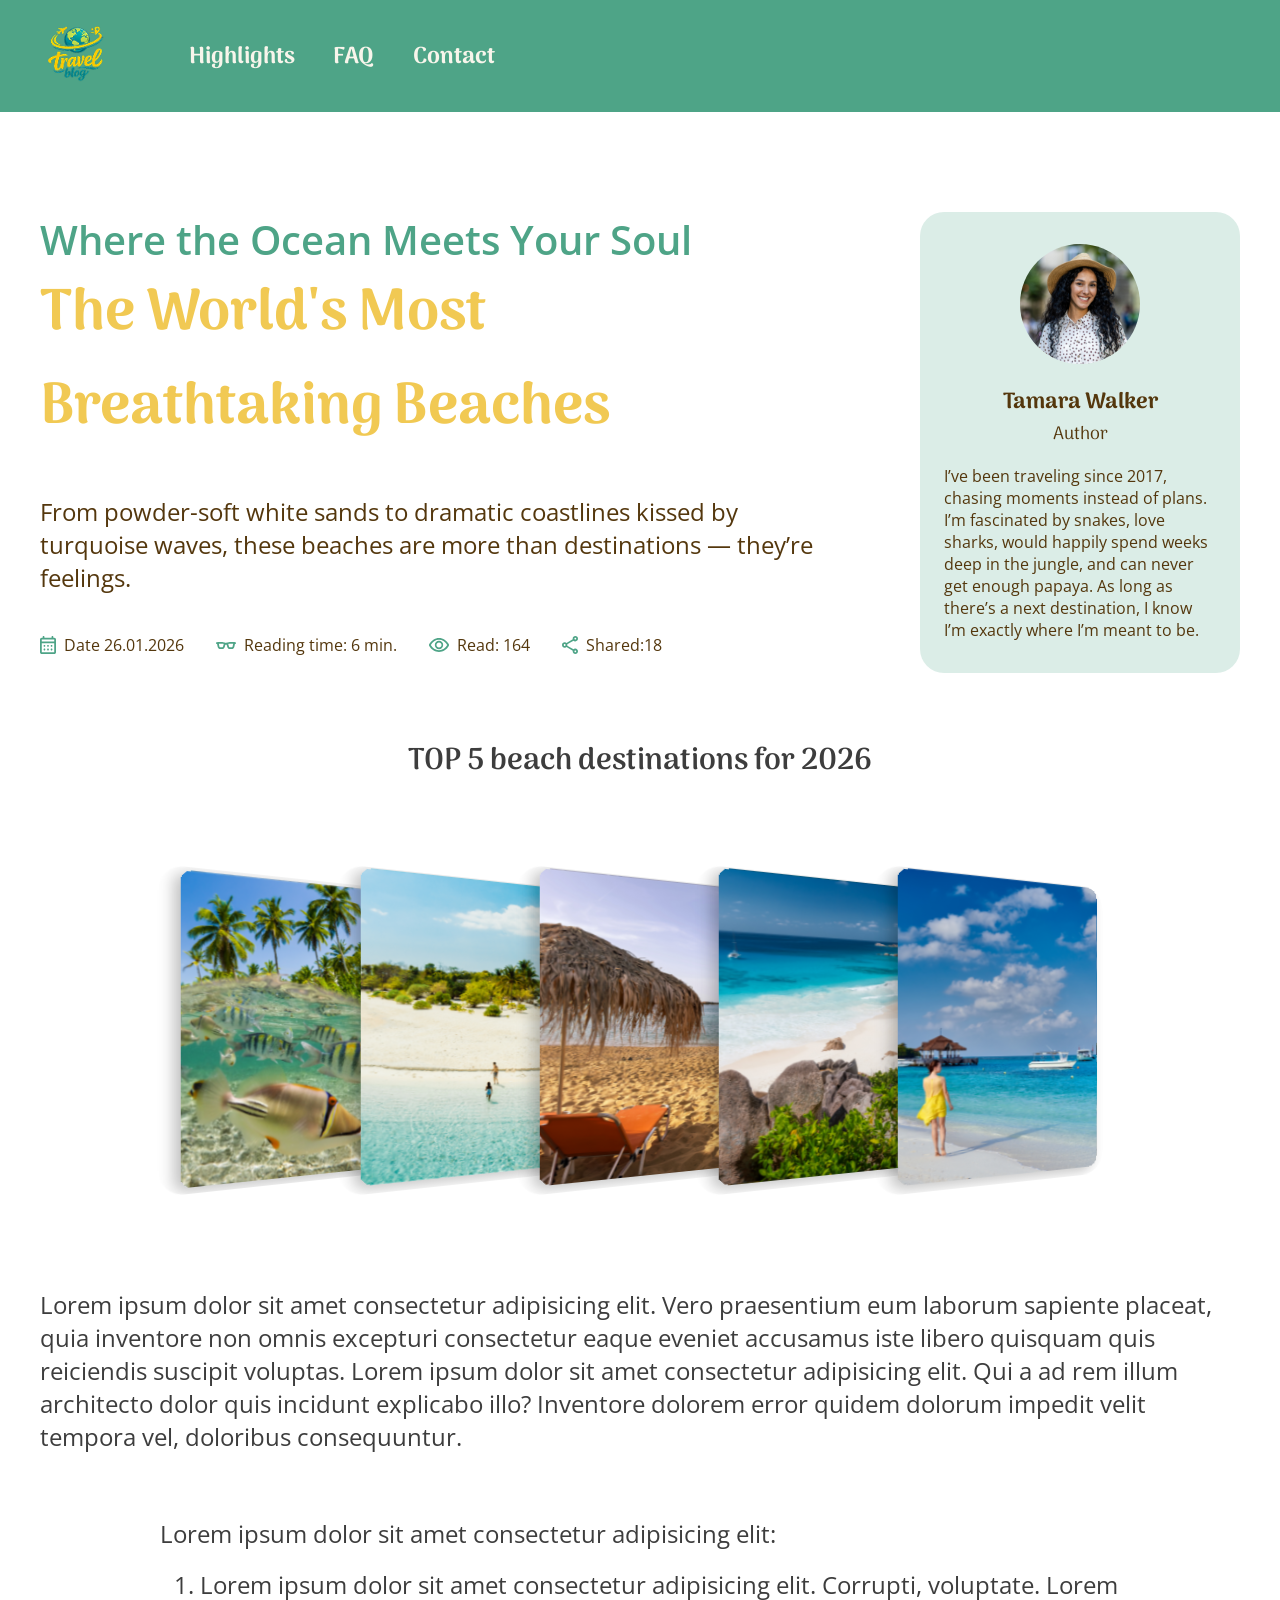
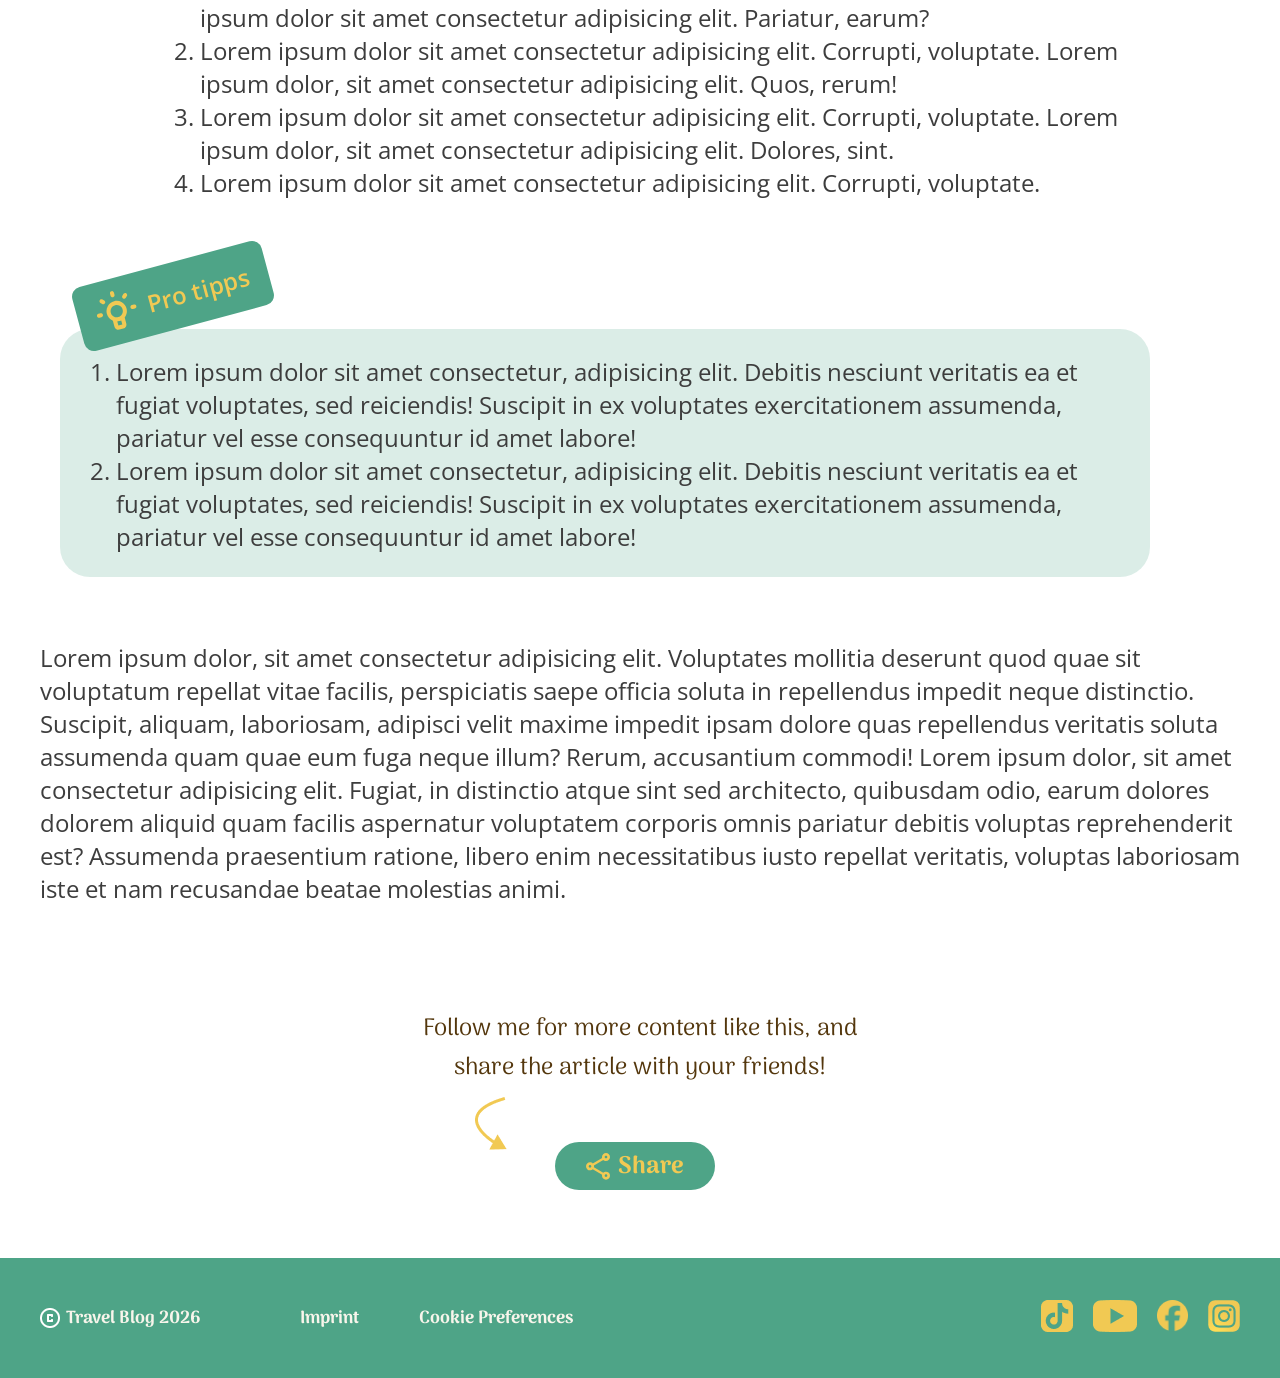
==== commit 7fb789bf: "fix: fixed path to index.htm" ====
--- a/article-one.html
+++ b/article-one.html
@@ -20,7 +20,7 @@
     <header>
         <nav class="navigator-bar">
             <div class="blog-logo">
-                <a href="#"><img src="./assets/img/logo-travelBlog.png" alt="Travel Blog Logo"></a>
+                <a href="./index.html"><img src="./assets/img/logo-travelBlog.png" alt="Travel Blog Logo"></a>
             </div>
 
             <ul class="nav-links">
--- a/css/main.css
+++ b/css/main.css
@@ -293,7 +293,7 @@
 }
 
 .highlight-slider {
-    min-height: Clamp(360px, 45vh, 533px);
+    min-height: Clamp(360px, 37vw, 533px);
     width: 100%;
     position: relative;
     display: flex;
--- a/css/main-respo.css
+++ b/css/main-respo.css
@@ -14,12 +14,48 @@
         padding: 5px 16px;
     }
 
-    .nav-links {
+    .nav-links,
+    .contact-subtitle,
+    .hero-content {
         display: none;
     }
 
-    .contact-subtitle {
-        display: none;
+    .hero-content-wrapper {
+        height: 515px;
+        max-width: 1440px;
+        margin: 0 auto;
+        position: relative;
+        overflow: hidden;
+    }
+
+    .hero-image {
+        height: 515px;
+        width: 100%;
+        max-width: 1440px;
+        margin: 0 auto;
+        background-position: center;
+        background-size: cover;
+        position: relative;
+    }
+
+    .shape-3 {
+        width: 222px;
+        height: 299px;
+        position: absolute;
+        top: -58px;
+        left: -18px;
+        object-fit: contain;
+        z-index: 2;
+    }
+
+    .hero-badge {
+        width: 132px;
+        height: 132px;
+        position: absolute;
+        top: 121px;
+        left: 67px;
+        z-index: 6;
+        opacity: 0;
     }
 
     .checkbox-group {
@@ -71,9 +107,14 @@
         bottom: 0;
         display: flex;
     }
+
 }
 
 @media screen and (min-width: 481px) {
+
+    .contact-subtitle {
+        display: block;
+    }
 
     .footer-container {
         min-height: 120px;
@@ -87,6 +128,20 @@
     .footer-social-logos {
         height: 32px;
     }
+
+    .shape-3 {
+        width: Clamp(222px, 40vw, 450px);
+        height: auto;
+        top: Clamp(-58px, -4vw, 0px);
+        left: Clamp(-18px, -2vw, 0px);
+    }
+
+    .hero-badge {
+        width: Clamp(132px, 20vw, 160px);
+        height: auto;
+        top: Clamp(121px, 25vw, 250px);
+        left: Clamp(67px, 18vw, 200px);
+    }
 }
 
 @media screen and (min-width: 769px) {
@@ -96,22 +151,77 @@
 
     .navigator-bar {
         padding: 20px 40px;
+        justify-content: flex-start;
+    }
+
+    .hero-content-wrapper {
+        height: 547px;
+        max-width: 1440px;
+        margin: 0 auto;
+    }
+
+    .hero-image {
+        height: 515px;
+        max-width: 1440px;
+        margin: 0 auto;
+    }
+
+    .shape-1 {
+        display: block;
+        width: 100%;
+        height: 520px;
+        animation: slideOutLeft1 1.2s cubic-bezier(0.65, 0, 0.35, 1) 1.4s forwards;
+    }
+
+    .shape-2 {
+        display: block;
+        width: 100%;
+        height: 515px;
+        animation: fadeAndSlideShape2 1.1s cubic-bezier(0.65, 0, 0.35, 1) 1.7s forwards;
+    }
+
+    .shape-3 {
+        width: Clamp(380px, 45vw, 647px);
+        height: auto;
+        top: 0;
+        left: 0;
+    }
+
+    .hero-badge {
+        width: Clamp(110px, 13vw, 160px);
+        top: Clamp(240px, 32vw, 300px);
+        left: Clamp(240px, 30vw, 440px);
+        animation:
+            popBadgeUp 1.0s cubic-bezier(0.25, 1, 0.5, 1) 2.3s forwards,
+            rotateBadge 12s linear 2.9s infinite;
     }
 
     .bottom-nav {
         display: none;
     }
 
-    .navigator-bar {
-        justify-content: flex-start;
-    }
-
     .nav-links {
         display: flex;
     }
 }
 
-@media screen and (min-width: 1440px) {
+@media screen and (min-width: 1280px) {
+    .hero-content {
+        position: absolute;
+        z-index: 5;
+        display: flex;
+        flex-direction: column;
+        gap: 12px;
+        max-width: 345px;
+        width: auto;
+        top: 91px;
+        left: 50%;
+        opacity: 0;
+        animation:
+            fadeInContent 0.6s ease-out 0.2s forwards,
+            moveContentLeft 1.0s cubic-bezier(0.65, 0, 0.35, 1) 1.7s forwards;
+    }
+
     .footer-container {
         justify-content: space-between;
         align-items: center;
@@ -145,6 +255,28 @@
 
     .footer-social-logos {
         height: 32px;
+    }
+}
+
+@media screen and (min-width: 1440px) {
+    .hero-content {
+        gap: 32px;
+        top: 143px;
+        animation:
+            fadeInContent 0.6s ease-out 0.2s forwards,
+            moveContentLeft 1.0s cubic-bezier(0.65, 0, 0.35, 1) 1.7s forwards;
+    }
+
+    .hero-badge {
+        position: absolute;
+        z-index: 6;
+        width: 160px;
+        height: auto;
+        top: 55.15%;
+        left: 30.83%;
+        animation:
+            popBadgeUp 0.6s cubic-bezier(0.25, 1, 0.5, 1) 2.3s forwards,
+            rotateBadge 12s linear 2.9s infinite;
     }
 }
 
--- a/css/article-one.css
+++ b/css/article-one.css
@@ -4,7 +4,7 @@
     padding: 20px 40px;
     display: flex;
     flex-direction: column;
-    gap: 88px;
+    gap: clamp(40px, 5vw, 88px);
 }
 
 .section-01 {
@@ -122,12 +122,14 @@
 
 .section-02 {
     max-width: 1440px;
+    width: 100%;
     min-height: 120px;
     display: flex;
     flex-direction: column;
     justify-content: center;
     align-items: center;
-    gap: 64px;
+    gap: clamp(32px, 4vw, 64px);
+    overflow: hidden;
 }
 
 .section-02 p {
@@ -139,13 +141,12 @@
 }
 
 .carousel-wrapper {
-    height: 100%;
-    max-height: 440px;
     width: 100%;
     display: flex;
     flex-direction: column-reverse;
     align-items: center;
     gap: 34px;
+    overflow: hidden;
 }
 
 .carousel-wrapper>input[type="radio"] {
@@ -157,41 +158,42 @@
 }
 
 .carousel {
-    height: 100%;
-    max-height: 440px;
-    width: 100%;
-    display: flex;
-    justify-content: center;
-    align-items: center;
-}
-
-.carousel-card img {
-    max-width: 300px;
-    width: 100%;
-    max-height: 440px;
-    height: 100%;
+    width: 100%;
+    display: flex;
+    justify-content: center;
+    align-items: center;
+    padding: 40px 0;
 }
 
 .carousel-card {
     z-index: 1;
-    width: 300px;
-    margin: 0 -25px;
+    width: clamp(180px, 18vw, 300px);
+    margin: 0 clamp(-35px, -2vw, -15px);
     transform: perspective(250px) rotateY(10deg) translate(0);
     transform-origin: 50% 50%;
-    transition: all 350ms ease-in-out;
+    transition: transform 350ms ease-in-out;
+}
+
+.carousel-card img {
+    width: 100%;
+    height: auto;
+    aspect-ratio: 3 / 4;
+    object-fit: cover;
+    border-radius: 24px;
+    display: block;
 }
 
 .carousel-card:hover {
     z-index: 2;
-    transform: perspective(250px) rotateY(0deg) translate(-50px) scaleX(1.2) scaleY(1.2);
+    transform: perspective(250px) rotateY(0deg) translate(0px) scale(1.15);
 }
 
 .carousel-card:hover~.carousel-card {
-    transform: perspective(350px) rotateY(-10deg) translate(60px);
+    transform: perspective(400px) rotateY(-25deg) translateX(clamp(40px, 3vw, 65px));
 }
 
 .carousel-card:has(~ .carousel-card:hover) {
-    transform: perspective(350px) rotateY(10deg) translate(-160px);
+    transform: perspective(400px) rotateY(25deg) translateX(calc(-1 * clamp(40px, 3vw, 65px)));
 }
 
 p,
--- a/css/article-one-respo.css
+++ b/css/article-one-respo.css
@@ -41,7 +41,7 @@
     .section-02 {
         padding-top: 0px;
         width: 100%;
-            gap: 0px;
+        gap: 0px;
     }
 
     .section-02 .carousel-wrapper {
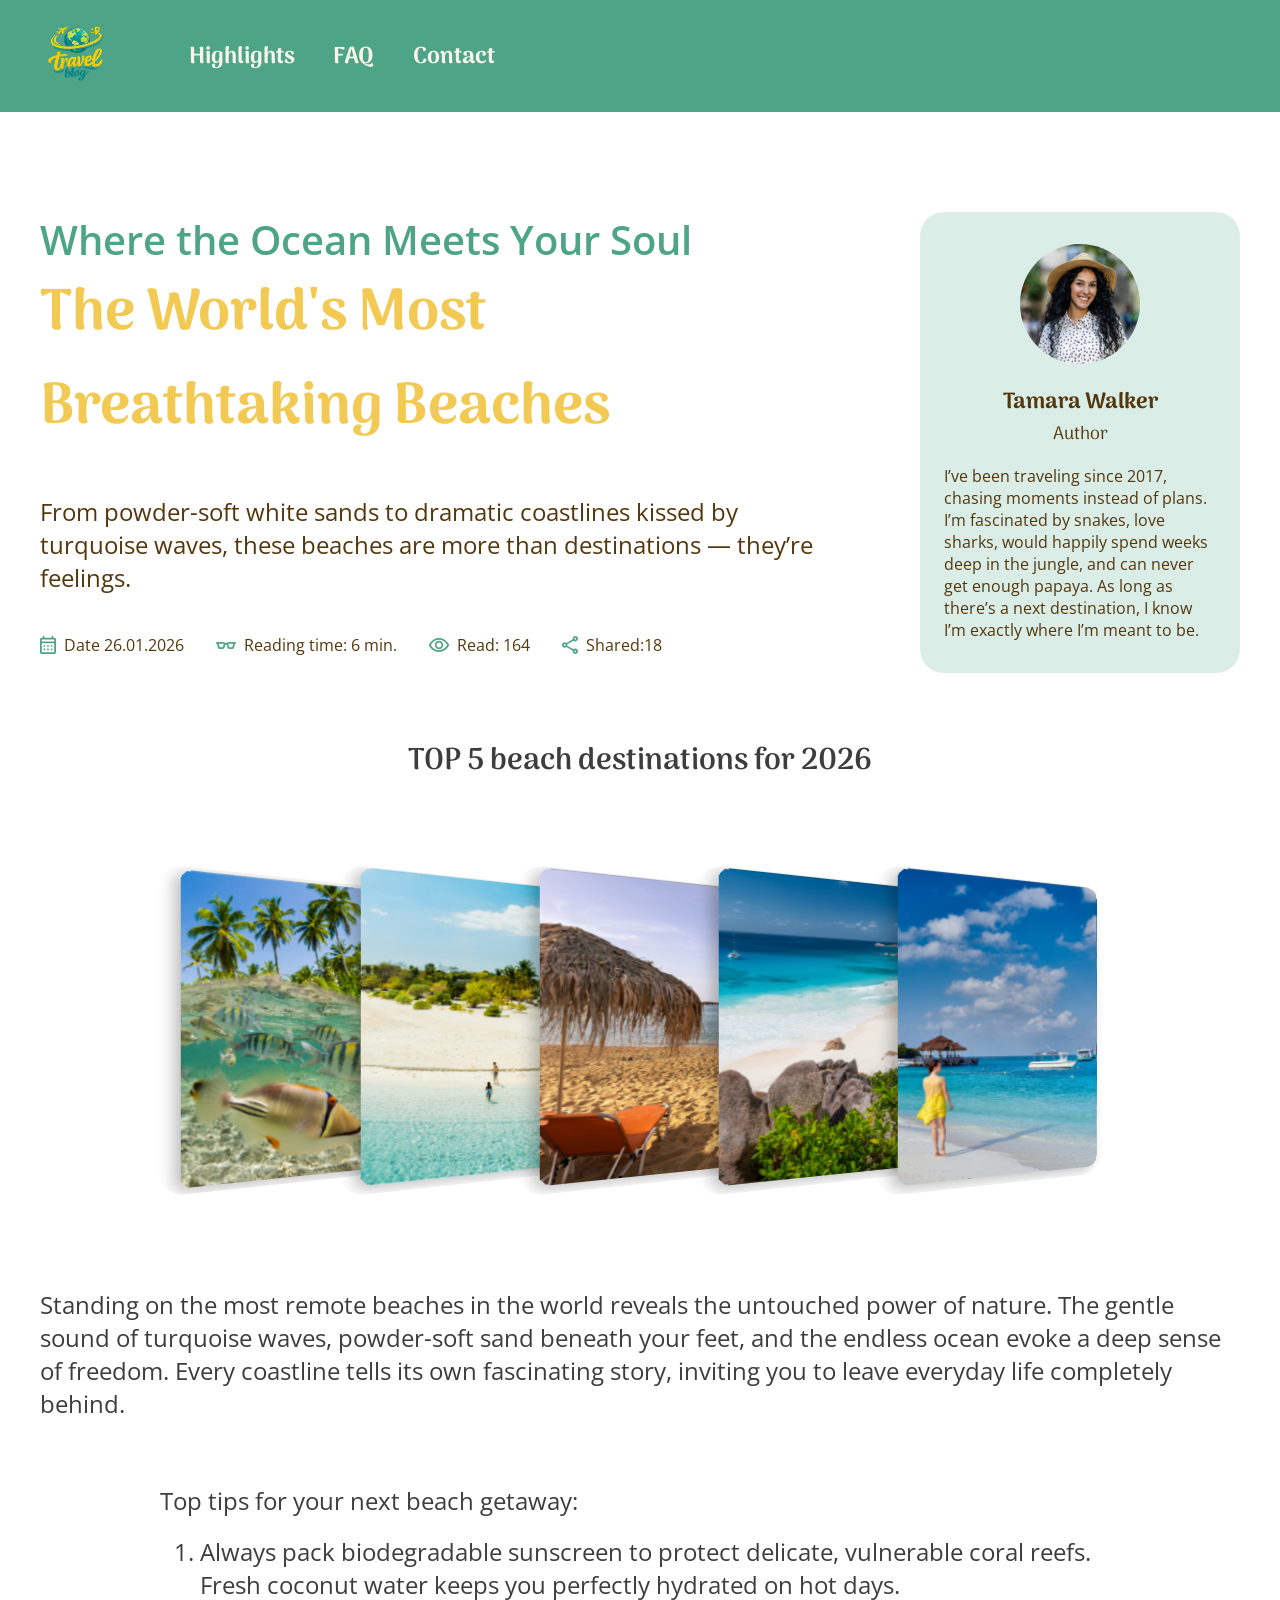
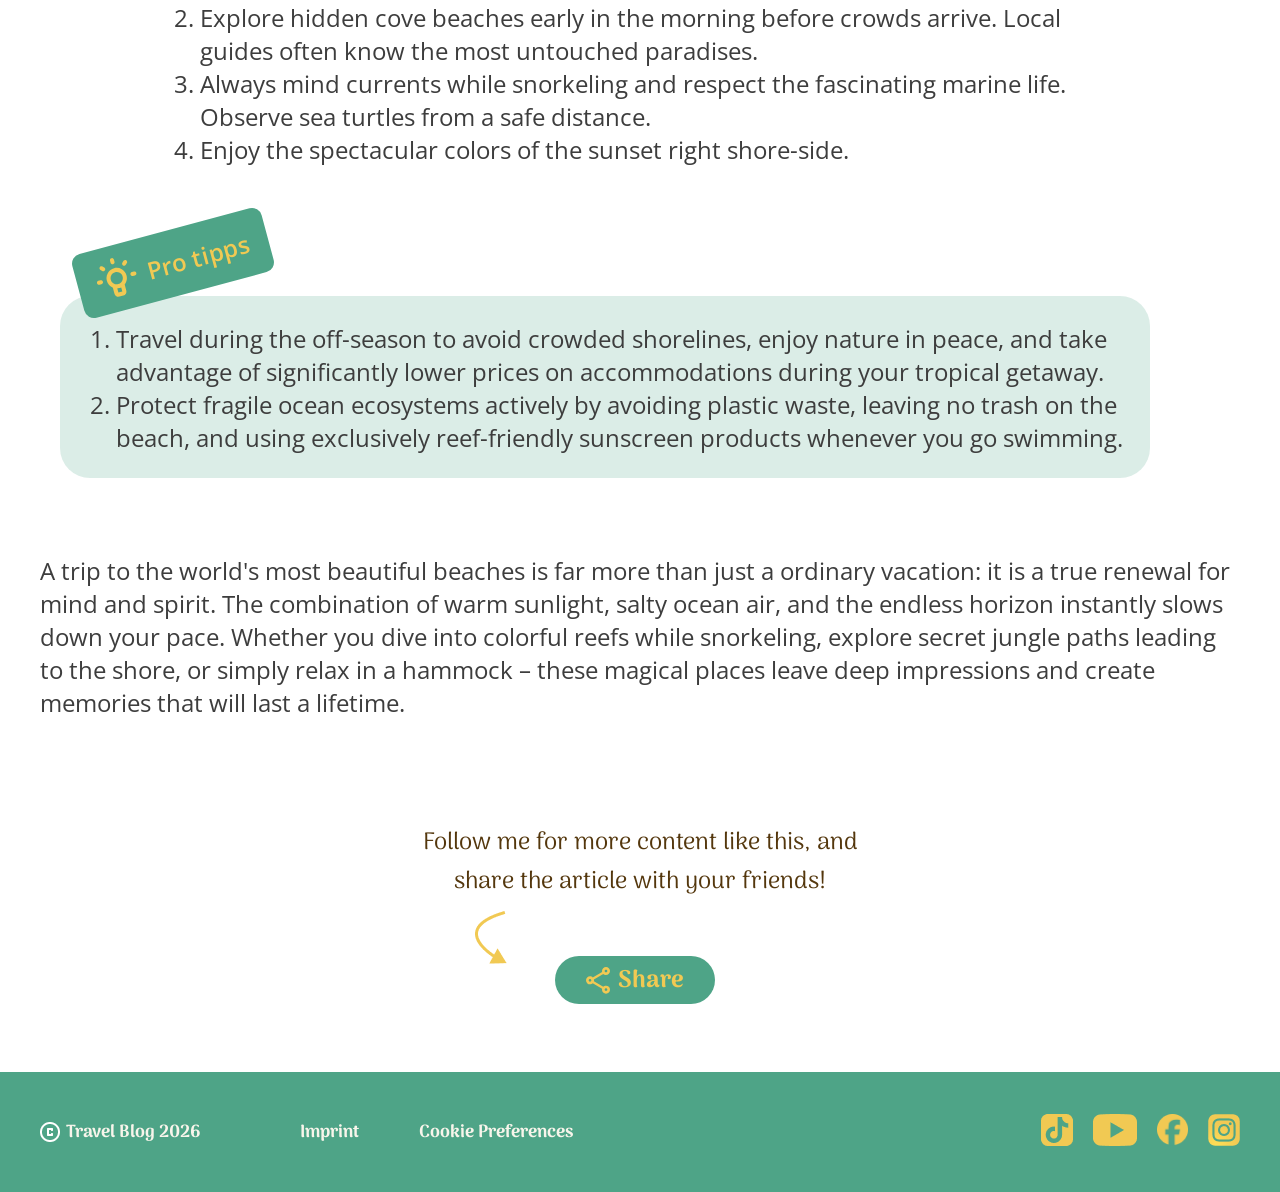
==== commit 413044a7: "lorem ipsum... texts changed" ====
--- a/article-one.html
+++ b/article-one.html
@@ -24,9 +24,9 @@
             </div>
 
             <ul class="nav-links">
-                <li><a href="#highlights">Highlights</a></li>
-                <li><a href="#faq">FAQ</a></li>
-                <li><a href="#contact">Contact</a></li>
+                <li><a href="./index.html#highlights">Highlights</a></li>
+                <li><a href="./index.html#faq">FAQ</a></li>
+                <li><a href="./index.html#contact">Contact</a></li>
             </ul>
         </nav>
     </header>
@@ -125,30 +125,28 @@
         </section>
 
         <p>
-            Lorem ipsum dolor sit amet consectetur adipisicing elit. Vero praesentium eum laborum sapiente placeat, quia
-            inventore non omnis excepturi consectetur eaque eveniet accusamus iste libero quisquam quis reiciendis
-            suscipit voluptas. Lorem ipsum dolor sit amet consectetur adipisicing elit. Qui a ad rem illum architecto
-            dolor quis incidunt explicabo illo? Inventore dolorem error quidem dolorum impedit velit tempora vel,
-            doloribus consequuntur.
+            Standing on the most remote beaches in the world reveals the untouched power of nature. The gentle sound of
+            turquoise waves, powder-soft sand beneath your feet, and the endless ocean evoke a deep sense of freedom.
+            Every coastline tells its own fascinating story, inviting you to leave everyday life completely behind.
         </p>
 
         <div class="list">
-            <p>Lorem ipsum dolor sit amet consectetur adipisicing elit:</p>
+            <p>Top tips for your next beach getaway:</p>
             <br>
             <ol>
                 <li>
-                    Lorem ipsum dolor sit amet consectetur adipisicing elit. Corrupti, voluptate. Lorem ipsum dolor sit
-                    amet consectetur adipisicing elit. Pariatur, earum?
+                    Always pack biodegradable sunscreen to protect delicate, vulnerable coral reefs.
+                    Fresh coconut water keeps you perfectly hydrated on hot days.
                 </li>
                 <li>
-                    Lorem ipsum dolor sit amet consectetur adipisicing elit. Corrupti, voluptate. Lorem ipsum dolor, sit
-                    amet consectetur adipisicing elit. Quos, rerum!
+                    Explore hidden cove beaches early in the morning before crowds arrive.
+                    Local guides often know the most untouched paradises.
                 </li>
                 <li>
-                    Lorem ipsum dolor sit amet consectetur adipisicing elit. Corrupti, voluptate. Lorem ipsum dolor, sit
-                    amet consectetur adipisicing elit. Dolores, sint.
+                    Always mind currents while snorkeling and respect the fascinating marine life.
+                    Observe sea turtles from a safe distance.
                 </li>
-                <li>Lorem ipsum dolor sit amet consectetur adipisicing elit. Corrupti, voluptate.</li>
+                <li>Enjoy the spectacular colors of the sunset right shore-side.</li>
             </ol>
         </div>
 
@@ -160,28 +158,23 @@
             <div class="text">
                 <ol>
                     <li>
-                        Lorem ipsum dolor sit amet consectetur, adipisicing elit. Debitis nesciunt veritatis ea et
-                        fugiat voluptates, sed reiciendis! Suscipit in ex voluptates exercitationem assumenda, pariatur
-                        vel esse consequuntur id amet labore!
+                        Travel during the off-season to avoid crowded shorelines, enjoy nature in peace, and take
+                        advantage of significantly lower prices on accommodations during your tropical getaway.
                     </li>
                     <li>
-                        Lorem ipsum dolor sit amet consectetur, adipisicing elit. Debitis nesciunt veritatis ea et
-                        fugiat voluptates, sed reiciendis! Suscipit in ex voluptates exercitationem assumenda, pariatur
-                        vel esse consequuntur id amet labore!
+                        Protect fragile ocean ecosystems actively by avoiding plastic waste, leaving no trash on the
+                        beach, and using exclusively reef-friendly sunscreen products whenever you go swimming.
                     </li>
                 </ol>
             </div>
         </div>
 
         <p>
-            Lorem ipsum dolor, sit amet consectetur adipisicing elit. Voluptates mollitia deserunt quod quae sit
-            voluptatum repellat vitae facilis, perspiciatis saepe officia soluta in repellendus impedit neque
-            distinctio. Suscipit, aliquam, laboriosam, adipisci velit maxime impedit ipsam dolore quas repellendus
-            veritatis soluta assumenda quam quae eum fuga neque illum? Rerum, accusantium commodi! Lorem ipsum dolor,
-            sit amet consectetur adipisicing elit. Fugiat, in distinctio atque sint sed architecto, quibusdam odio,
-            earum dolores dolorem aliquid quam facilis aspernatur voluptatem corporis omnis pariatur debitis voluptas
-            reprehenderit est? Assumenda praesentium ratione, libero enim necessitatibus iusto repellat veritatis,
-            voluptas laboriosam iste et nam recusandae beatae molestias animi.
+            A trip to the world's most beautiful beaches is far more than just a ordinary vacation: it is a true renewal
+            for mind and spirit. The combination of warm sunlight, salty ocean air, and the endless horizon instantly
+            slows down your pace. Whether you dive into colorful reefs while snorkeling, explore secret jungle paths
+            leading to the shore, or simply relax in a hammock – these magical places leave deep impressions and create
+            memories that will last a lifetime.
         </p>
 
         <section class="section-04">
@@ -248,15 +241,14 @@
     <nav class="bottom-nav" aria-label="main navigationbar">
 
         <div class="bottom-nav-icons">
-            <a href="index.html" target="_blank"><img src="./assets/icons/icon-menubar-home.svg" alt="Home Icon"></a>
-
-            <a href="#highlights" target="_blank"><img src="./assets/icons/icon-menubar-rocket.svg"
+            <a href="./index.html"><img src="./assets/icons/icon-menubar-home.svg" alt="Home Icon"></a>
+
+            <a href="./index.html#highlights"><img src="./assets/icons/icon-menubar-rocket.svg"
                     alt="Highlight Icon"></a>
 
-            <a href="#faq" target="_blank"><img src="./assets/icons/icon-menubar-question.svg" alt="FAQ Icon"></a>
-
-            <a href="#contact" target="_blank"><img src="./assets/icons/icon-menubar-contact.svg"
-                    alt="Contact Icon"></a>
+            <a href="./index.html#faq"><img src="./assets/icons/icon-menubar-question.svg" alt="FAQ Icon"></a>
+
+            <a href="./index.html#contact"><img src="./assets/icons/icon-menubar-contact.svg" alt="Contact Icon"></a>
         </div>
 
     </nav>
--- a/css/main-respo.css
+++ b/css/main-respo.css
@@ -15,8 +15,7 @@
     }
 
     .nav-links,
-    .contact-subtitle,
-    .hero-content {
+    .contact-subtitle {
         display: none;
     }
 
@@ -36,6 +35,66 @@
         background-position: center;
         background-size: cover;
         position: relative;
+    }
+
+    .hero-content {
+        position: absolute;
+        z-index: 5;
+        display: flex;
+        flex-direction: column;
+        gap: 12px;
+        max-width: 345px;
+        top: 143px;
+        left: 40%;
+        transform: translateX(-50%);
+        opacity: 0;
+
+        animation:
+            fadeInContent 0.6s ease-out 0.2s forwards,
+            fadeOutContent 0.25s ease-in 3.25s forwards;
+    }
+
+    @keyframes fadeInContent {
+        0% {
+            opacity: 0;
+        }
+
+        100% {
+            opacity: 1;
+        }
+    }
+
+    @keyframes fadeOutContent {
+        0% {
+            opacity: 1;
+        }
+
+        100% {
+            opacity: 0;
+        }
+    }
+
+    .hero-content>h1 {
+        font-size: 40px;
+    }
+
+    .hero-content>p {
+        font-size: 18px;
+    }
+
+    .shape-1 {
+        width: 100%;
+        height: 515px;
+        animation:
+            slideOutLeft1 0.25s cubic-bezier(0.7, 0, 0.84, 1) 3.25s forwards;
+    }
+
+    .shape-2 {
+        width: 100%;
+        height: 515px;
+        opacity: 0;
+        animation:
+            fadeAndSlideShape2 1.0s cubic-bezier(0.65, 0, 0.35, 1) 3.5s both;
     }
 
     .shape-3 {
@@ -46,6 +105,7 @@
         left: -18px;
         object-fit: contain;
         z-index: 2;
+        animation: fadeInShape3 1.0s ease-out 3.6s both;
     }
 
     .hero-badge {
@@ -56,6 +116,10 @@
         left: 67px;
         z-index: 6;
         opacity: 0;
+
+        animation:
+            popBadgeUp 0.6s cubic-bezier(0.25, 1, 0.5, 1) 3.9s forwards,
+            rotateBadge 12s linear 2.9s infinite;
     }
 
     .checkbox-group {
@@ -111,6 +175,19 @@
 }
 
 @media screen and (min-width: 481px) {
+    .shape-3 {
+        width: Clamp(222px, 40vw, 450px);
+        height: auto;
+        top: Clamp(-58px, -4vw, 0px);
+        left: Clamp(-18px, -2vw, 0px);
+    }
+
+    .hero-badge {
+        width: Clamp(132px, 20vw, 160px);
+        height: auto;
+        top: Clamp(121px, 25vw, 250px);
+        left: Clamp(67px, 18vw, 200px);
+    }
 
     .contact-subtitle {
         display: block;
@@ -127,20 +204,6 @@
 
     .footer-social-logos {
         height: 32px;
-    }
-
-    .shape-3 {
-        width: Clamp(222px, 40vw, 450px);
-        height: auto;
-        top: Clamp(-58px, -4vw, 0px);
-        left: Clamp(-18px, -2vw, 0px);
-    }
-
-    .hero-badge {
-        width: Clamp(132px, 20vw, 160px);
-        height: auto;
-        top: Clamp(121px, 25vw, 250px);
-        left: Clamp(67px, 18vw, 200px);
     }
 }
 
@@ -280,7 +343,7 @@
     }
 }
 
-details > p {
+details>p {
     font-family: "Open Sans", sans-serif;
     font-weight: 500;
     font-size: Clamp(14px, 1.8vw, 16px);
@@ -295,7 +358,7 @@
     transition: max-height 1.3s ease, opacity 0.9s ease, transform 1s ease, padding 0.8s ease, margin 0.8s ease;
 }
 
-details[open] > p {
+details[open]>p {
     margin-top: 8px;
     padding: 8px 12px;
     max-height: 240px;
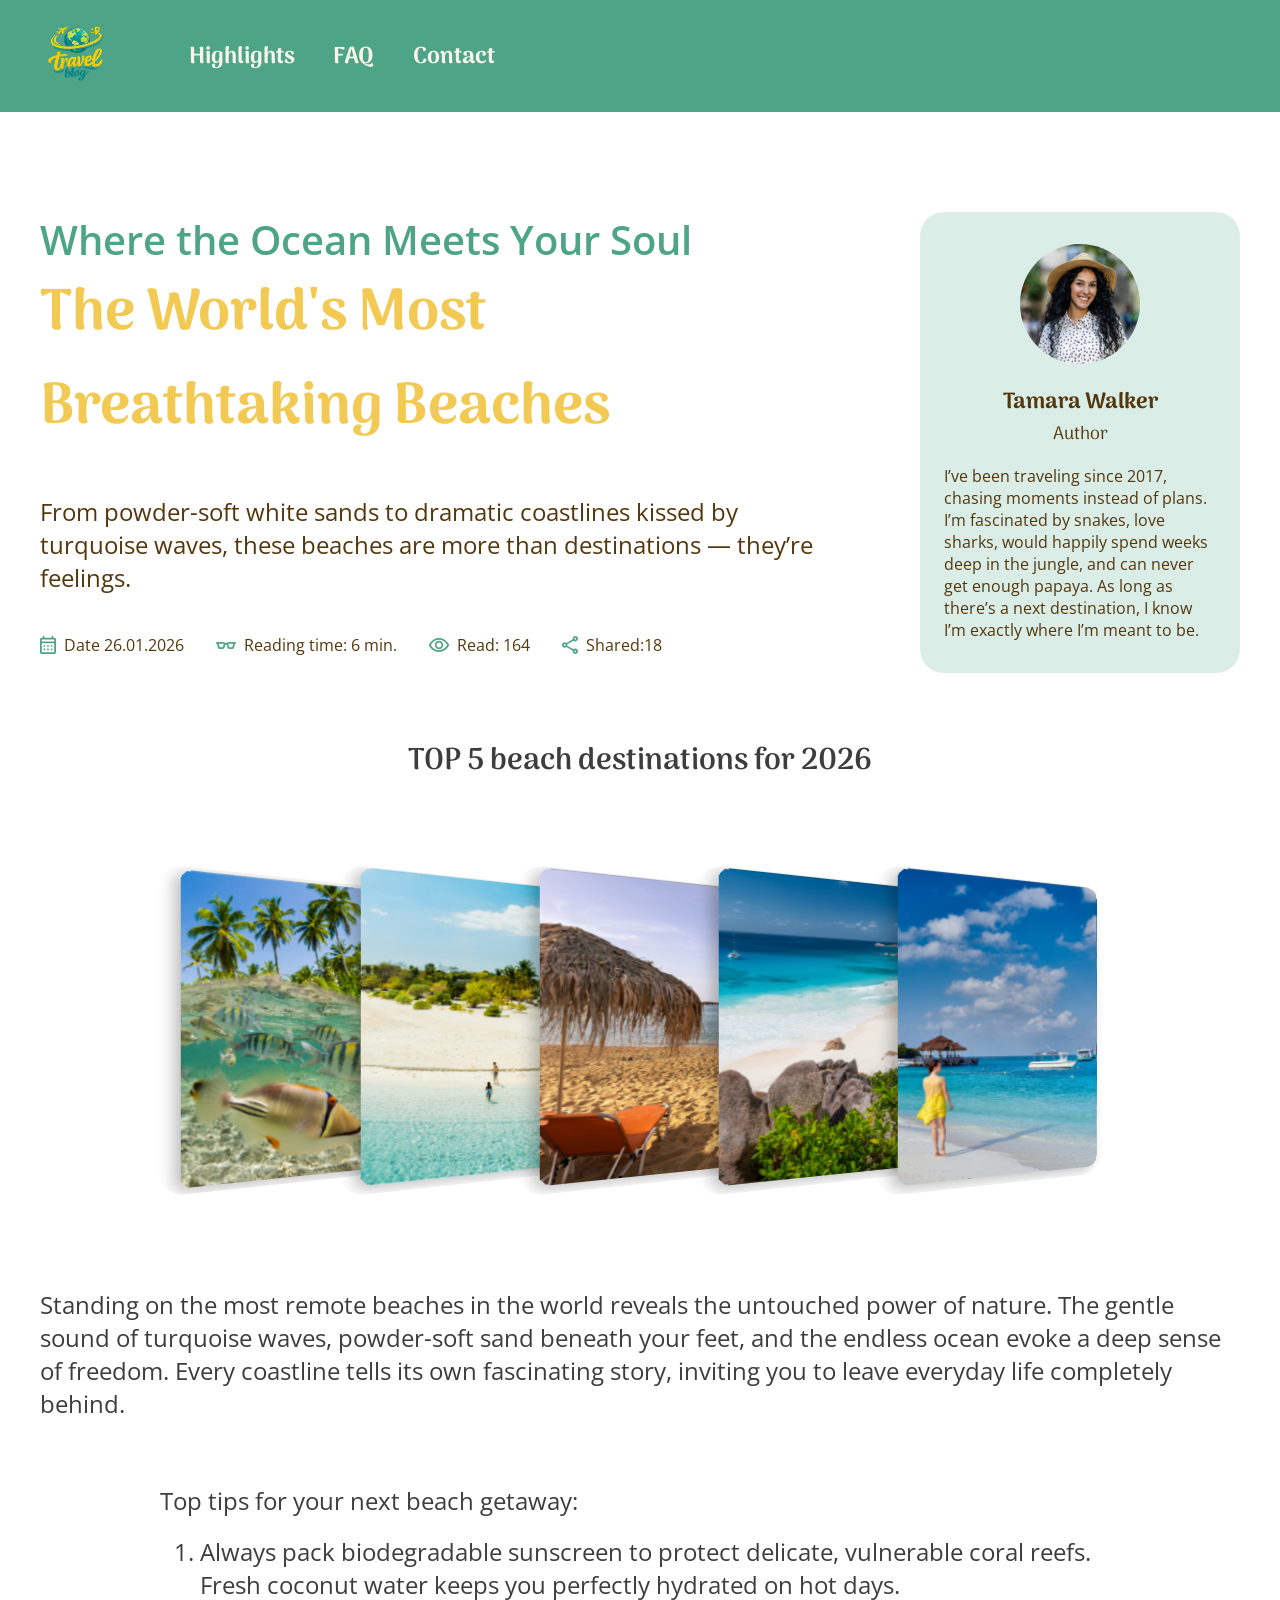
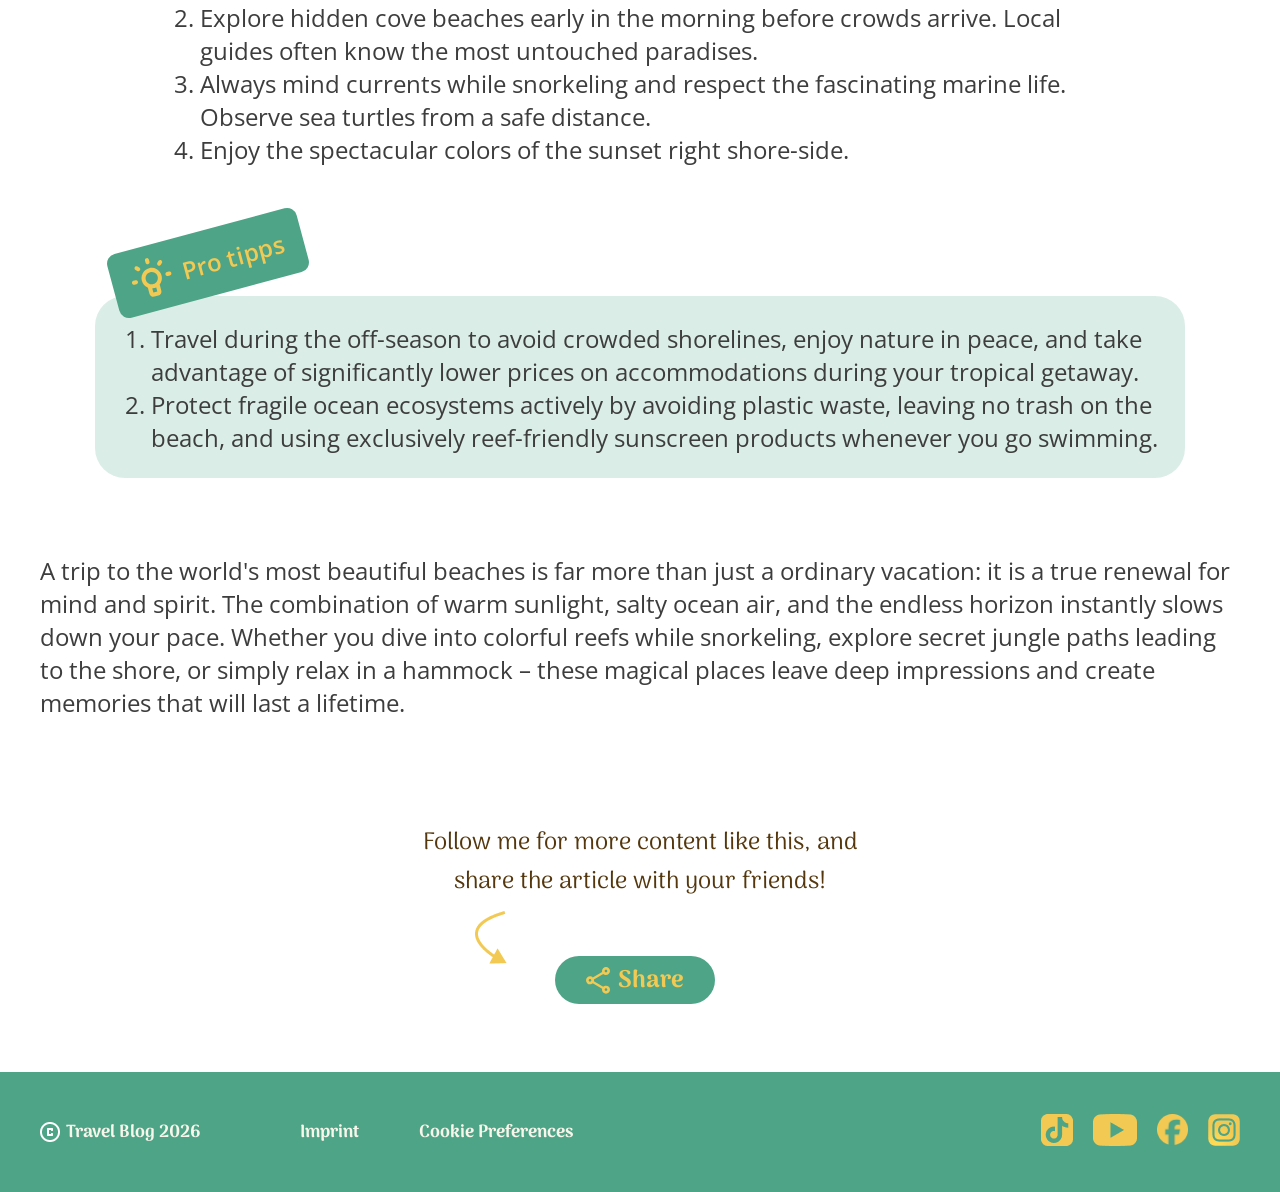
==== commit fc89f4c4: "fix: link path in footer" ====
--- a/article-one.html
+++ b/article-one.html
@@ -218,8 +218,8 @@
                     <p>Travel Blog 2026</p>
                 </div>
                 <div class="footer-left-links">
-                    <a href="#">Imprint</a>
-                    <a href="#">Cookie Preferences</a>
+                    <a href="./imprint.html">Imprint</a>
+                    <a href="./cookies.html">Cookie Preferences</a>
                 </div>
             </div>
             <div class="footer-right">
--- a/css/article-one.css
+++ b/css/article-one.css
@@ -220,7 +220,7 @@
     width: 100%;
     max-width: 1130px;
     min-height: 260px;
-    margin: 0 auto 80px auto;
+    margin: 0 auto;
     padding: 0 20px;
 }
 
--- a/css/article-one-respo.css
+++ b/css/article-one-respo.css
@@ -186,10 +186,6 @@
     }
 }
 
-.section-03 {
-    margin: 0px;
-}
-
 .pro-tipps {
     right: -15px;
     top: 0px;
